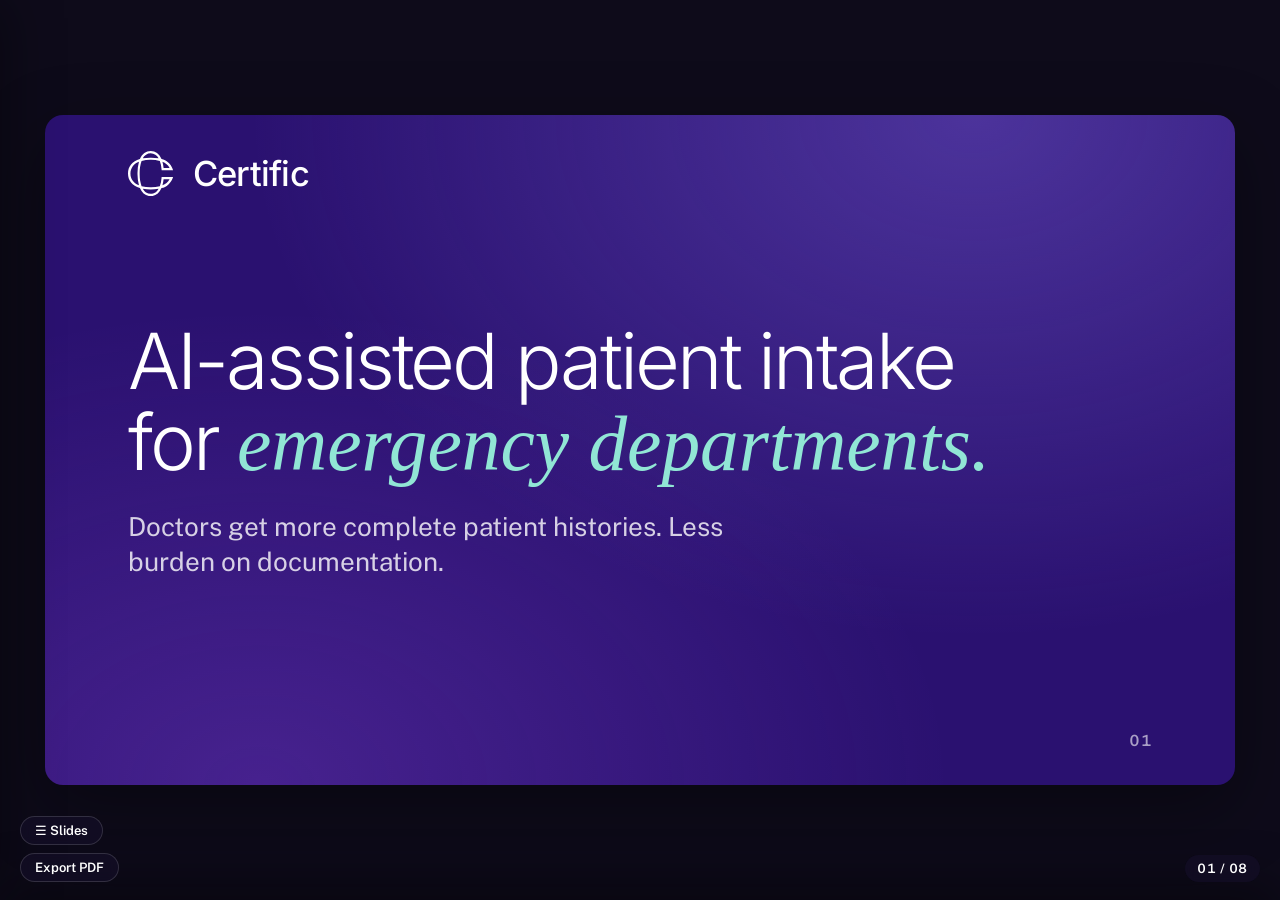
==== ed-germany/index.html @ cc3f3785 "ED Germany presentation materials - 8-slide presentation for emergency department partners - Patient" ====
<!DOCTYPE html><html lang="en"> <head><meta charset="utf-8"><meta name="viewport" content="width=device-width, initial-scale=1"><title>Certific — Emergency Department Solutions</title><meta name="description" content="Patient intake and communication platform for emergency departments"><meta name="robots" content="noindex, nofollow, noarchive, nosnippet, noimageindex"><link rel="icon" href="/favicon.ico" sizes="32x32"><link rel="preload" href="/fonts/Inter-latin.woff2" as="font" type="font/woff2" crossorigin><link rel="preload" href="/fonts/Public-Sans.woff2" as="font" type="font/woff2" crossorigin><link rel="preload" href="/fonts/InstrumentSerif-Italic.woff2" as="font" type="font/woff2" crossorigin><link rel="stylesheet" href="/_astro/index.Ck0FNlS0.css"></head> <body style="--deck-foot:''"> <svg width="0" height="0" style="position:absolute" aria-hidden="true">
  <symbol id="ic-hospital" viewBox="0 0 24 24" fill="none" stroke="currentColor" stroke-width="1.7" stroke-linecap="round" stroke-linejoin="round"><path d="M4 21V7l8-4 8 4v14"/><path d="M9 21v-5h6v5"/><path d="M12 8v4M10 10h4"/></symbol>
  <symbol id="ic-flag" viewBox="0 0 24 24" fill="none" stroke="currentColor" stroke-width="1.7" stroke-linecap="round" stroke-linejoin="round"><path d="M4 22V4"/><path d="M4 4h13l-2 4 2 4H4"/></symbol>
  <symbol id="ic-gov" viewBox="0 0 24 24" fill="none" stroke="currentColor" stroke-width="1.7" stroke-linecap="round" stroke-linejoin="round"><path d="M3 21h18"/><path d="M5 21V10M9 21V10M15 21V10M19 21V10"/><path d="M12 3 3 8h18z"/></symbol>
  <symbol id="ic-globe" viewBox="0 0 24 24" fill="none" stroke="currentColor" stroke-width="1.7" stroke-linecap="round" stroke-linejoin="round"><circle cx="12" cy="12" r="9"/><path d="M3 12h18M12 3c2.5 2.7 2.5 15.3 0 18M12 3c-2.5 2.7-2.5 15.3 0 18"/></symbol>
  <symbol id="ic-shield" viewBox="0 0 24 24" fill="none" stroke="currentColor" stroke-width="1.7" stroke-linecap="round" stroke-linejoin="round"><path d="M12 3 5 6v6c0 4 3 6.5 7 9 4-2.5 7-5 7-9V6z"/><path d="m9 12 2 2 4-4"/></symbol>
  <symbol id="ic-monitor" viewBox="0 0 24 24" fill="none" stroke="currentColor" stroke-width="1.7" stroke-linecap="round" stroke-linejoin="round"><rect x="3" y="4" width="18" height="12" rx="2"/><path d="M8 20h8M12 16v4"/></symbol>
  <symbol id="ic-chat" viewBox="0 0 24 24" fill="none" stroke="currentColor" stroke-width="1.7" stroke-linecap="round" stroke-linejoin="round"><path d="M21 15a2 2 0 0 1-2 2H8l-4 4V5a2 2 0 0 1 2-2h13a2 2 0 0 1 2 2z"/></symbol>
  <symbol id="ic-phone" viewBox="0 0 24 24" fill="none" stroke="currentColor" stroke-width="1.7" stroke-linecap="round" stroke-linejoin="round"><path d="M22 16.9v3a2 2 0 0 1-2.2 2 19.8 19.8 0 0 1-8.6-3 19.5 19.5 0 0 1-6-6 19.8 19.8 0 0 1-3-8.7A2 2 0 0 1 4.1 2h3a2 2 0 0 1 2 1.7c.1 1 .4 1.9.7 2.8a2 2 0 0 1-.5 2.1L8.1 9.9a16 16 0 0 0 6 6l1.3-1.3a2 2 0 0 1 2.1-.4c.9.3 1.8.6 2.8.7a2 2 0 0 1 1.7 2z"/></symbol>
  <symbol id="ic-mail" viewBox="0 0 24 24" fill="none" stroke="currentColor" stroke-width="1.7" stroke-linecap="round" stroke-linejoin="round"><rect x="3" y="5" width="18" height="14" rx="2"/><path d="m3 7 9 6 9-6"/></symbol>
  <symbol id="ic-mic" viewBox="0 0 24 24" fill="none" stroke="currentColor" stroke-width="1.7" stroke-linecap="round" stroke-linejoin="round"><rect x="9" y="2" width="6" height="12" rx="3"/><path d="M5 11a7 7 0 0 0 14 0M12 18v4"/></symbol>
  <symbol id="ic-bot" viewBox="0 0 24 24" fill="none" stroke="currentColor" stroke-width="1.7" stroke-linecap="round" stroke-linejoin="round"><rect x="4" y="8" width="16" height="12" rx="3"/><path d="M12 8V4M8 14h.01M16 14h.01M2 13v2M22 13v2"/></symbol>
  <symbol id="ic-users" viewBox="0 0 24 24" fill="none" stroke="currentColor" stroke-width="1.7" stroke-linecap="round" stroke-linejoin="round"><circle cx="9" cy="8" r="3"/><path d="M3 20a6 6 0 0 1 12 0"/><path d="M16 5.5a3 3 0 0 1 0 5M21 20a6 6 0 0 0-4-5.6"/></symbol>
  <symbol id="ic-chart" viewBox="0 0 24 24" fill="none" stroke="currentColor" stroke-width="1.7" stroke-linecap="round" stroke-linejoin="round"><path d="M3 3v18h18"/><path d="M7 15l3-4 3 3 5-7"/></symbol>
  <symbol id="ic-doc" viewBox="0 0 24 24" fill="none" stroke="currentColor" stroke-width="1.7" stroke-linecap="round" stroke-linejoin="round"><path d="M14 2H6a2 2 0 0 0-2 2v16a2 2 0 0 0 2 2h12a2 2 0 0 0 2-2V8z"/><path d="M14 2v6h6M8 13h8M8 17h6"/></symbol>
  <symbol id="ic-spark" viewBox="0 0 24 24" fill="none" stroke="currentColor" stroke-width="1.7" stroke-linecap="round" stroke-linejoin="round"><path d="M12 3v4M12 17v4M3 12h4M17 12h4M6 6l2.5 2.5M15.5 15.5 18 18M18 6l-2.5 2.5M8.5 15.5 6 18"/></symbol>
  <symbol id="ic-user" viewBox="0 0 24 24" fill="none" stroke="currentColor" stroke-width="1.7" stroke-linecap="round" stroke-linejoin="round"><circle cx="12" cy="8" r="4"/><path d="M4 21a8 8 0 0 1 16 0"/></symbol>
  <symbol id="ic-key" viewBox="0 0 24 24" fill="none" stroke="currentColor" stroke-width="1.7" stroke-linecap="round" stroke-linejoin="round"><circle cx="8" cy="15" r="4"/><path d="m10.8 12.2 8.2-8.2M17 6l2 2M14 9l2 2"/></symbol>
  <symbol id="ic-inbox" viewBox="0 0 24 24" fill="none" stroke="currentColor" stroke-width="1.7" stroke-linecap="round" stroke-linejoin="round"><path d="M3 12h5l2 3h4l2-3h5"/><path d="M5 5h14l2 7v6a1 1 0 0 1-1 1H4a1 1 0 0 1-1-1v-6z"/></symbol>
  <symbol id="ic-arrow" viewBox="0 0 24 24" fill="none" stroke="currentColor" stroke-width="1.7" stroke-linecap="round" stroke-linejoin="round"><path d="M5 12h14M13 6l6 6-6 6"/></symbol>
  <symbol id="ic-web" viewBox="0 0 24 24" fill="none" stroke="currentColor" stroke-width="1.7" stroke-linecap="round" stroke-linejoin="round"><rect x="3" y="4" width="18" height="16" rx="2"/><path d="M3 9h18M7 6.5h.01M10 6.5h.01"/></symbol>
  <symbol id="ic-hand" viewBox="0 0 24 24" fill="none" stroke="currentColor" stroke-width="1.7" stroke-linecap="round" stroke-linejoin="round"><path d="M18 11V6a2 2 0 0 0-4 0M14 10V4a2 2 0 0 0-4 0v6M10 10.5V6a2 2 0 0 0-4 0v8a7 7 0 0 0 7 7h1a6 6 0 0 0 6-6v-3a2 2 0 0 0-4 0"/></symbol>
  <symbol id="ic-mark" viewBox="0 0 316 316"><path fill="currentColor" d="M234.346 188.725C232.956 208.252 228.947 227.503 222.427 245.958C201.503 251.282 179.978 253.863 158.392 253.636C136.974 253.857 115.616 251.323 94.8413 246.097C85.2137 217.676 80.6937 187.77 81.4911 157.768C80.6877 127.737 85.2194 97.8033 94.8747 69.3628C115.644 64.1793 136.988 61.671 158.391 61.8986C179.961 61.6705 201.47 64.2213 222.39 69.4882C228.928 87.9707 232.952 107.251 234.353 126.81L234.982 134.04H314.906L311.324 123.582C304.864 106.961 294.469 92.1624 281.033 80.4616C267.598 68.7608 251.524 60.5082 234.199 56.4146C218.293 20.0927 191.644 0 158.616 0C125.478 0 98.7823 20.0859 82.9443 56.3786C29.5248 72.8526 0 108.645 0 157.768C0 206.745 29.5152 242.509 82.9169 259.08C98.7485 295.425 125.443 315.536 158.616 315.536C191.678 315.536 218.346 295.412 234.236 259.024C251.517 254.896 267.545 246.642 280.954 234.967C294.363 223.291 304.756 208.539 311.247 191.97L314.868 181.496H234.974L234.346 188.725ZM290.681 118.325H248.681C247.218 103.934 244.496 89.7001 240.547 75.7866C261.854 83.4052 279.671 98.5234 290.681 118.326V118.325ZM158.606 16.1927C170.134 16.371 181.383 19.7675 191.09 26.0003C200.797 32.2331 208.576 41.0552 213.554 51.4749C195.377 47.9545 176.897 46.2463 158.384 46.3752C139.997 46.2536 121.642 47.9359 103.582 51.3979C108.58 40.9832 116.376 32.1713 126.096 25.9522C135.816 19.7331 147.075 16.3533 158.606 16.1927ZM17.0908 157.768C16.7991 139.462 22.4438 121.556 33.177 106.74C43.9101 91.9233 59.1519 80.997 76.6123 75.6025C69.3331 102.367 65.8927 130.033 66.3947 157.768C65.8957 185.45 69.3204 213.062 76.5662 239.78C59.2361 234.226 44.1253 223.279 33.4294 208.53C22.7336 193.781 17.0101 175.999 17.0908 157.768ZM158.606 299.343C147.063 299.184 135.793 295.798 126.066 289.568C116.339 283.337 108.541 274.508 103.552 264.077C139.919 270.861 177.226 270.835 213.584 264C208.612 274.434 200.831 283.271 191.118 289.516C181.405 295.76 170.145 299.163 158.606 299.343ZM248.673 197.21H290.573C279.556 216.92 261.808 231.981 240.593 239.626C244.52 225.752 247.224 211.558 248.673 197.21Z"/></symbol>
</svg>  <div id="progress"></div> <main class="deck" id="deck">   <section class="slide" aria-label="Cover"> <div class="stage dark"> <div class="stage-body">  <div class="stage-main"> <div class="stage-body"> <div class="stage-head"> <div class="cover-mark" style="color:#fff;"><svg style="color:#fff;"><use href="#ic-mark"></use></svg><span>Certific</span></div> </div> <div class="stage-main"> <h1 class="h-cover" style="font-size:6.5cqw; max-width:85%;">AI-assisted patient intake for <span class="ser" style="color:var(--turq-100);">emergency departments.</span></h1> <p class="lead" style="max-width:65%; margin-top:2cqw; color:rgba(255,255,255,0.8);">Doctors get more complete patient histories. Less burden on documentation.</p> </div> <div class="stage-foot"><span class="ft"></span><span class="page-no"></span></div> </div> </div>  </div> </div>  </section>  <section class="slide bg-lake" aria-label="About Andres Lasn"> <div class="stage"> <div class="stage-body"> <div class="stage-head"> <div class="brandmark"><svg><use href="#ic-mark"></use></svg><span>Certific</span></div>  </div> <div class="stage-main"> <div style="display:grid; grid-template-columns:1fr 1.4fr; gap:4cqw; align-items:center;"> <div style="display:flex; flex-direction:column; align-items:center;"> <img src="/images/andres-lasn.avif" alt="Andres Lasn" style="width:18cqw; height:18cqw; border-radius:50%; object-fit:cover; object-position:center top; box-shadow:0 12px 40px rgba(61,21,224,0.12); border:4px solid white;"> <p style="margin:1.5cqw 0 0; font-family:var(--font-display); font-weight:500; font-size:2.2cqw; color:var(--black-100);">Andres Lasn</p> <p style="margin:0.3cqw 0 0; font-size:1.4cqw; color:var(--primary); font-weight:600;">CEO & Co-founder</p> </div> <div> <p class="kick" style="margin-bottom:1.2cqw;">Background</p> <ul class="bullets" style="gap:1.8cqw;"> <li><span><strong>Estonian Society of Family Doctors</strong> — Board member 2017–2023, led national digital health initiatives</span></li> <li><span><strong>Certific</strong> — Co-founded in 2022, grew to ~50% Estonia primary care market share</span></li> <li><span><strong>TalTech & University of Tartu</strong> — Lecturer 2018–2021 on digital health and primary care</span></li> </ul> </div> </div> </div> <div class="stage-foot"><span class="ft"></span><span class="page-no"></span></div> </div> </div>  </section>  <section class="slide" aria-label="About Certific"> <div class="stage"> <div class="stage-body"> <div class="stage-head"> <div class="brandmark"><svg><use href="#ic-mark"></use></svg><span>Certific</span></div>  </div> <div class="stage-main"> <p class="kick">About us</p> <p class="lead" style="max-width:75%; margin-top:0;">Secure communication and structured workflows for primary care clinics. AI-assisted patient intake for emergency departments.</p> <div class="stats" style="margin-top:2.5cqw;"> <div class="s"><span class="n">230+</span><span class="l">Clinics across Europe</span></div> <div class="s"><span class="n">1.7M</span><span class="l">Patient interactions</span></div> <div class="s"><span class="n">55K</span><span class="l">weekly primary care patient users</span></div> <div class="s"><span class="n">3</span><span class="l">Countries</span></div> </div> <div style="display:flex; gap:1.5cqw; margin-top:2cqw;"> <div class="callout turq" style="display:inline-flex; align-items:center; gap:1.2cqw;"> <svg style="width:2cqw; height:2cqw; flex-shrink:0;"><use href="#ic-shield"></use></svg> <span><strong>ISO 27001</strong> certified · GDPR compliant</span> </div> <div class="callout lav" style="display:inline-flex; align-items:center; gap:1.2cqw;"> <svg style="width:2cqw; height:2cqw; flex-shrink:0;"><use href="#ic-users"></use></svg> <span>Team with <strong>clinical</strong>, <strong>cybersecurity</strong> & <strong>legal</strong> expertise</span> </div> </div> </div> <div class="stage-foot"><span class="ft"></span><span class="page-no"></span></div> </div> </div>  </section>  <section class="slide bg-gray" aria-label="Hospital Partners"> <div class="stage dense"> <div class="stage-body"> <div class="stage-head"> <div class="brandmark"><svg><use href="#ic-mark"></use></svg><span>Certific</span></div>  </div> <div class="stage-main"> <p class="kick">Trust signal</p> <h2 class="title" style="font-size:3.2cqw;">Already moving through Estonia's <span class="ser">hospital network.</span></h2> <div class="grid g3" style="gap:1.8cqw;"> <div class="gcard" style="padding:1.6cqw;"> <div style="display:flex; align-items:center; gap:0.8cqw; margin-bottom:1cqw;"> <span class="dot ok" style="width:1cqw; height:1cqw;"></span> <span style="font-size:1.1cqw; font-weight:700; text-transform:uppercase; letter-spacing:0.08em; color:var(--success);">In use</span> </div> <h3 style="font-size:1.7cqw;">East-Tallinn Central Hospital</h3> <p style="font-size:1.2cqw; margin-bottom:1.2cqw;">Central hospital · Tallinn</p> <div style="display:flex; gap:2cqw; border-top:1px solid var(--gray-60); padding-top:1cqw;"> <div class="stat"><span class="n" style="font-size:2.4cqw;">&gt;2,500</span><span class="l" style="font-size:1cqw;">employees</span></div> <div class="stat"><span class="n" style="font-size:2.4cqw;">300</span><span class="l" style="font-size:1cqw;">ED patients/day</span></div> </div> </div> <div class="gcard" style="padding:1.6cqw;"> <div style="display:flex; align-items:center; gap:0.8cqw; margin-bottom:1cqw;"> <span class="dot wip" style="width:1cqw; height:1cqw;"></span> <span style="font-size:1.1cqw; font-weight:700; text-transform:uppercase; letter-spacing:0.08em; color:var(--violet-100);">Starting in September</span> </div> <h3 style="font-size:1.7cqw;">Tartu University Hospital</h3> <p style="font-size:1.2cqw; margin-bottom:1.2cqw;">Estonia's only university hospital</p> <div style="display:flex; gap:2cqw; border-top:1px solid var(--gray-60); padding-top:1cqw;"> <div class="stat"><span class="n" style="font-size:2.4cqw;">&gt;5,000</span><span class="l" style="font-size:1cqw;">employees</span></div> <div class="stat"><span class="n" style="font-size:2.4cqw;">120</span><span class="l" style="font-size:1cqw;">ED patients/day</span></div> </div> </div> <div class="gcard" style="padding:1.6cqw;"> <div style="display:flex; align-items:center; gap:0.8cqw; margin-bottom:1cqw;"> <span class="dot open" style="width:1cqw; height:1cqw;"></span> <span style="font-size:1.1cqw; font-weight:700; text-transform:uppercase; letter-spacing:0.08em; color:var(--black-60);">In talks</span> </div> <h3 style="font-size:1.7cqw;">North Estonia Medical Centre</h3> <p style="font-size:1.2cqw; margin-bottom:1.2cqw;">Regional hospital · Tallinn</p> <div style="display:flex; gap:2cqw; border-top:1px solid var(--gray-60); padding-top:1cqw;"> <div class="stat"><span class="n" style="font-size:2.4cqw;">4,925</span><span class="l" style="font-size:1cqw;">employees</span></div> <div class="stat"><span class="n" style="font-size:2.4cqw;">300</span><span class="l" style="font-size:1cqw;">ED patients/day</span></div> </div> </div> </div> </div> <div class="stage-foot"><span class="ft"></span><span class="page-no"></span></div> </div> </div>  </section>  <section class="slide bg-lake" aria-label="How it works"> <div class="stage dense"> <div class="stage-body"> <div class="stage-head"> <div class="brandmark"><svg><use href="#ic-mark"></use></svg><span>Certific</span></div>  </div> <div class="stage-main"> <p class="kick">Workflow</p> <h2 class="title" style="font-size:3.2cqw;">How it <span class="ser">works.</span></h2>  <div style="display:flex; align-items:flex-start; gap:0; margin-top:2.5cqw; position:relative;"> <!-- Connecting line --> <div style="position:absolute; top:2.8cqw; left:4cqw; right:4cqw; height:3px; background:linear-gradient(90deg, var(--primary), var(--violet-100), var(--turq-100)); border-radius:2px; z-index:0;"></div> <!-- Step 1 --> <div style="flex:1; display:flex; flex-direction:column; align-items:center; text-align:center; position:relative; z-index:1;"> <div style="width:5.6cqw; height:5.6cqw; border-radius:50%; background:var(--primary); color:#fff; display:flex; align-items:center; justify-content:center; font-family:var(--font-display); font-weight:500; font-size:2.2cqw; box-shadow:0 8px 24px rgba(61,21,224,0.25);">1</div> <div style="margin-top:1.4cqw; padding:0 0.8cqw;"> <h3 style="font-family:var(--font-body); font-weight:700; font-size:1.5cqw; color:var(--black-100); margin:0;">Registration</h3> <p style="font-size:1.15cqw; color:var(--black-60); margin:0.5cqw 0 0; line-height:1.35;">Patient arrives and registers at front desk</p> </div> </div> <!-- Step 2 --> <div style="flex:1; display:flex; flex-direction:column; align-items:center; text-align:center; position:relative; z-index:1;"> <div style="width:5.6cqw; height:5.6cqw; border-radius:50%; background:var(--violet-100); color:#fff; display:flex; align-items:center; justify-content:center; font-family:var(--font-display); font-weight:500; font-size:2.2cqw; box-shadow:0 8px 24px rgba(171,92,250,0.25);">2</div> <div style="margin-top:1.4cqw; padding:0 0.8cqw;"> <h3 style="font-family:var(--font-body); font-weight:700; font-size:1.5cqw; color:var(--black-100); margin:0;">Triage</h3> <p style="font-size:1.15cqw; color:var(--black-60); margin:0.5cqw 0 0; line-height:1.35;">Nurse directs patient to scan QR code</p> </div> </div> <!-- Step 3 --> <div style="flex:1; display:flex; flex-direction:column; align-items:center; text-align:center; position:relative; z-index:1;"> <div style="width:5.6cqw; height:5.6cqw; border-radius:50%; background:linear-gradient(135deg, var(--violet-100), var(--turq-100)); color:#fff; display:flex; align-items:center; justify-content:center; font-family:var(--font-display); font-weight:500; font-size:2.2cqw; box-shadow:0 8px 24px rgba(145,230,213,0.3);">3</div> <div style="margin-top:1.4cqw; padding:0 0.8cqw;"> <h3 style="font-family:var(--font-body); font-weight:700; font-size:1.5cqw; color:var(--black-100); margin:0;">AI intake</h3> <p style="font-size:1.15cqw; color:var(--black-60); margin:0.5cqw 0 0; line-height:1.35;">Patient describes condition on their phone, AI guides</p> </div> </div> <!-- Step 4 --> <div style="flex:1; display:flex; flex-direction:column; align-items:center; text-align:center; position:relative; z-index:1;"> <div style="width:5.6cqw; height:5.6cqw; border-radius:50%; background:var(--turq-100); color:var(--black-100); display:flex; align-items:center; justify-content:center; font-family:var(--font-display); font-weight:500; font-size:2.2cqw; box-shadow:0 8px 24px rgba(145,230,213,0.35);">4</div> <div style="margin-top:1.4cqw; padding:0 0.8cqw;"> <h3 style="font-family:var(--font-body); font-weight:700; font-size:1.5cqw; color:var(--black-100); margin:0;">Doctor ready</h3> <p style="font-size:1.15cqw; color:var(--black-60); margin:0.5cqw 0 0; line-height:1.35;">Complete history received — faster visit, less typing</p> </div> </div> </div> <p style="margin-top:2.2cqw; font-size:1.25cqw; color:var(--black-40); text-align:center;"> <svg style="width:1.4cqw; height:1.4cqw; vertical-align:-0.2cqw; margin-right:0.5cqw;"><use href="#ic-info"></use></svg>
Suitable for <strong style="color:var(--black-60);">non-acute patients</strong> (green and yellow triage categories)
</p> </div> <div class="stage-foot"><span class="ft"></span><span class="page-no"></span></div> </div> </div>  </section>  <section class="slide bg-lake" aria-label="What doctors receive"> <div class="stage dense"> <div class="stage-body"> <div class="stage-head"> <div class="brandmark"><svg><use href="#ic-mark"></use></svg><span>Certific</span></div>  </div> <div class="stage-main"> <p class="kick">Completeness</p> <h2 class="title" style="font-size:3.2cqw;">What doctors <span class="ser">actually receive.</span></h2> <div style="display:grid; grid-template-columns:1fr 1fr; gap:2.5cqw; margin-top:1.8cqw;"> <!-- BEFORE --> <div style="background:#fff; border-radius:16px; padding:2cqw; border:2px solid var(--gray-100); position:relative;"> <div style="position:absolute; top:-1.2cqw; left:2cqw; background:var(--gray-100); color:var(--black-60); padding:0.4cqw 1.2cqw; border-radius:8px; font-size:1.1cqw; font-weight:700; text-transform:uppercase; letter-spacing:0.06em;">Before</div> <p style="font-size:1.1cqw; color:var(--black-40); margin:0.8cqw 0 1cqw; font-weight:600;">Verbal handoff from triage</p> <div style="background:var(--gray-20); border-radius:12px; padding:1.5cqw; border-left:4px solid var(--gray-100);"> <p style="font-size:1.6cqw; color:var(--black-60); margin:0; line-height:1.5; font-style:italic;">"Patient says their back hurts since yesterday."</p> </div> <div style="margin-top:1.5cqw; display:flex; flex-direction:column; gap:0.6cqw;"> <div style="display:flex; align-items:center; gap:0.8cqw;"> <span style="width:1.4cqw; height:1.4cqw; border-radius:50%; background:var(--error); opacity:0.2;"></span> <span style="font-size:1.15cqw; color:var(--black-40);">Location unspecified</span> </div> <div style="display:flex; align-items:center; gap:0.8cqw;"> <span style="width:1.4cqw; height:1.4cqw; border-radius:50%; background:var(--error); opacity:0.2;"></span> <span style="font-size:1.15cqw; color:var(--black-40);">Severity unknown</span> </div> <div style="display:flex; align-items:center; gap:0.8cqw;"> <span style="width:1.4cqw; height:1.4cqw; border-radius:50%; background:var(--error); opacity:0.2;"></span> <span style="font-size:1.15cqw; color:var(--black-40);">Red flags not screened</span> </div> <div style="display:flex; align-items:center; gap:0.8cqw;"> <span style="width:1.4cqw; height:1.4cqw; border-radius:50%; background:var(--error); opacity:0.2;"></span> <span style="font-size:1.15cqw; color:var(--black-40);">Medications not captured</span> </div> </div> </div> <!-- AFTER --> <div style="background:#fff; border-radius:16px; padding:2cqw; border:2px solid var(--turq-100); position:relative; box-shadow:0 8px 32px rgba(145,230,213,0.2);"> <div style="position:absolute; top:-1.2cqw; left:2cqw; background:var(--turq-100); color:var(--black-100); padding:0.4cqw 1.2cqw; border-radius:8px; font-size:1.1cqw; font-weight:700; text-transform:uppercase; letter-spacing:0.06em;">After</div> <p style="font-size:1.1cqw; color:var(--black-40); margin:0.8cqw 0 1cqw; font-weight:600;">Structured AI-assisted intake</p> <div style="background:var(--turq-20); border-radius:12px; padding:1.2cqw; font-size:1.1cqw; line-height:1.5; color:var(--black-80);"> <div style="display:grid; grid-template-columns:1fr 1fr; gap:0.8cqw 1.5cqw;"> <div><span style="color:var(--black-40);">Location:</span> <strong>Lower back, left side</strong></div> <div><span style="color:var(--black-40);">Severity:</span> <strong>7/10</strong></div> <div><span style="color:var(--black-40);">Duration:</span> <strong>2 days</strong></div> <div><span style="color:var(--black-40);">Radiation:</span> <strong>Down left leg</strong></div> <div><span style="color:var(--black-40);">Worse with:</span> <strong>Bending, sitting</strong></div> <div><span style="color:var(--black-40);">Painkillers:</span> <strong>Ibuprofen 400mg</strong></div> </div> <div style="margin-top:0.8cqw; padding-top:0.8cqw; border-top:1px solid var(--turq-100);"> <span style="color:var(--black-40);">Red flags:</span> <strong style="color:var(--success);">None identified</strong> <span style="font-size:0.95cqw; color:var(--black-40);">(bowel/bladder ✓, numbness ✓, fever ✓)</span> </div> </div> <div style="margin-top:1.2cqw; display:flex; gap:1cqw; flex-wrap:wrap;"> <span style="background:var(--blue-10); color:var(--primary); padding:0.5cqw 1cqw; border-radius:6px; font-size:1cqw; font-weight:600;">12 data points</span> <span style="background:var(--violet-20); color:var(--violet-100); padding:0.5cqw 1cqw; border-radius:6px; font-size:1cqw; font-weight:600;">96% completion</span> <span style="background:var(--turq-20); color:var(--success); padding:0.5cqw 1cqw; border-radius:6px; font-size:1cqw; font-weight:600;">Draft note ready</span> <span style="background:var(--yellow-20); color:var(--black-80); padding:0.5cqw 1cqw; border-radius:6px; font-size:1cqw; font-weight:600;">Saves 5–7 min typing</span> </div> </div> </div> </div> <div class="stage-foot"><span class="ft"></span><span class="page-no"></span></div> </div> </div>  </section>  <section class="slide" aria-label="Who uses it"> <div class="stage dense"> <div class="stage-body"> <div class="stage-head"> <div class="brandmark"><svg><use href="#ic-mark"></use></svg><span>Certific</span></div>  </div> <div class="stage-main"> <p class="kick">Real data from East-Tallinn Central Hospital – snapshot</p> <h2 class="title" style="font-size:3.2cqw;">Works across <span class="ser">demographics.</span></h2> <div style="display:grid; grid-template-columns:1fr 1fr 1fr; gap:2.5cqw; margin-top:2cqw;"> <!-- Age distribution --> <div> <p style="font-size:1.1cqw; font-weight:700; text-transform:uppercase; letter-spacing:0.08em; color:var(--black-40); margin:0 0 1.2cqw;">Age distribution</p> <div style="display:flex; flex-direction:column; gap:0.6cqw;"> <!-- 18-30 --> <div style="display:flex; align-items:center; gap:0.8cqw;"> <span style="width:5cqw; font-size:1.1cqw; color:var(--black-60); text-align:right;">18–30</span> <div style="flex:1; height:2cqw; background:var(--lake-20); border-radius:6px; overflow:hidden;"> <div style="width:58%; height:100%; background:linear-gradient(90deg, var(--primary), var(--violet-100)); border-radius:6px;"></div> </div> <span style="width:7cqw; font-size:1.1cqw; font-weight:600; color:var(--black-80);">77 <span style="color:var(--black-40); font-weight:400;">(26%)</span></span> </div> <!-- 30-45 --> <div style="display:flex; align-items:center; gap:0.8cqw;"> <span style="width:5cqw; font-size:1.1cqw; color:var(--black-60); text-align:right;">30–45</span> <div style="flex:1; height:2cqw; background:var(--lake-20); border-radius:6px; overflow:hidden;"> <div style="width:82%; height:100%; background:linear-gradient(90deg, var(--primary), var(--violet-100)); border-radius:6px;"></div> </div> <span style="width:7cqw; font-size:1.1cqw; font-weight:600; color:var(--black-80);">109 <span style="color:var(--black-40); font-weight:400;">(37%)</span></span> </div> <!-- 45-60 --> <div style="display:flex; align-items:center; gap:0.8cqw;"> <span style="width:5cqw; font-size:1.1cqw; color:var(--black-60); text-align:right;">45–60</span> <div style="flex:1; height:2cqw; background:var(--lake-20); border-radius:6px; overflow:hidden;"> <div style="width:48%; height:100%; background:linear-gradient(90deg, var(--primary), var(--violet-100)); border-radius:6px;"></div> </div> <span style="width:7cqw; font-size:1.1cqw; font-weight:600; color:var(--black-80);">64 <span style="color:var(--black-40); font-weight:400;">(22%)</span></span> </div> <!-- 60+ --> <div style="display:flex; align-items:center; gap:0.8cqw;"> <span style="width:5cqw; font-size:1.1cqw; color:var(--black-60); text-align:right;">60+</span> <div style="flex:1; height:2cqw; background:var(--lake-20); border-radius:6px; overflow:hidden;"> <div style="width:16%; height:100%; background:linear-gradient(90deg, var(--black-40), var(--black-20)); border-radius:6px;"></div> </div> <span style="width:7cqw; font-size:1.1cqw; font-weight:600; color:var(--black-80);">21 <span style="color:var(--black-40); font-weight:400;">(7%)</span></span> </div> </div> <p style="font-size:1cqw; color:var(--black-40); margin-top:1cqw;">Range: 18–78 years</p> </div> <!-- Gender split --> <div style="display:flex; flex-direction:column; align-items:center;"> <p style="font-size:1.1cqw; font-weight:700; text-transform:uppercase; letter-spacing:0.08em; color:var(--black-40); margin:0 0 1.2cqw;">Gender split</p> <!-- Donut chart via CSS --> <div style="position:relative; width:12cqw; height:12cqw;"> <div style="position:absolute; inset:0; border-radius:50%; background:conic-gradient(var(--primary) 0% 49%, var(--violet-100) 49% 100%);"></div> <div style="position:absolute; inset:2.4cqw; border-radius:50%; background:var(--lake-20);"></div> </div> <div style="display:flex; gap:2cqw; margin-top:1.2cqw;"> <div style="display:flex; align-items:center; gap:0.5cqw;"> <span style="width:1cqw; height:1cqw; background:var(--primary); border-radius:3px;"></span> <span style="font-size:1.1cqw; color:var(--black-60);">Male 49%</span> </div> <div style="display:flex; align-items:center; gap:0.5cqw;"> <span style="width:1cqw; height:1cqw; background:var(--violet-100); border-radius:3px;"></span> <span style="font-size:1.1cqw; color:var(--black-60);">Female 51%</span> </div> </div> </div> <!-- Self-report stat --> <div style="display:flex; flex-direction:column; align-items:center; justify-content:center;"> <p style="font-size:1.1cqw; font-weight:700; text-transform:uppercase; letter-spacing:0.08em; color:var(--black-40); margin:0 0 1.2cqw;">Self-submission</p> <div style="background:var(--turq-20); border-radius:20px; padding:2cqw 3cqw; text-align:center;"> <p style="font-family:var(--font-display); font-size:5cqw; font-weight:300; color:var(--success); margin:0; line-height:1;">91%</p> <p style="font-size:1.2cqw; color:var(--black-60); margin:0.6cqw 0 0;">self-report</p> </div> <p style="font-size:1cqw; color:var(--black-40); margin-top:1cqw; text-align:center;">9% submitted by<br>family member</p> </div> </div> <p style="font-size:1.2cqw; color:var(--black-60); margin-top:2cqw; text-align:center; max-width:50cqw; margin-left:auto; margin-right:auto;">
Patients of all ages can describe their condition digitally — no digital literacy barrier.
</p> </div> <div class="stage-foot"><span class="ft"></span><span class="page-no"></span></div> </div> </div>  </section>  <section class="slide" aria-label="Problem types"> <div class="stage dense"> <div class="stage-body"> <div class="stage-head"> <div class="brandmark"><svg><use href="#ic-mark"></use></svg><span>Certific</span></div>  </div> <div class="stage-main"> <p class="kick">Real data from East-Tallinn Central Hospital – snapshot</p> <h2 class="title" style="font-size:3.2cqw;">What patients <span class="ser">describe.</span></h2> <div style="display:grid; grid-template-columns:1fr 1.8fr; gap:3cqw; margin-top:1.8cqw; align-items:start;"> <!-- Stats summary --> <div> <div style="display:flex; flex-direction:column; gap:1.2cqw;"> <div style="background:var(--blue-10); border-radius:16px; padding:1.6cqw;"> <p style="font-family:var(--font-display); font-size:4cqw; font-weight:300; color:var(--primary); margin:0; line-height:1;">294</p> <p style="font-size:1.2cqw; color:var(--black-60); margin:0.4cqw 0 0;">patient intakes</p> </div> <div style="background:var(--turq-20); border-radius:16px; padding:1.6cqw;"> <p style="font-family:var(--font-display); font-size:4cqw; font-weight:300; color:var(--success); margin:0; line-height:1;">4.6<span style="font-size:2cqw;">/5</span></p> <p style="font-size:1.2cqw; color:var(--black-60); margin:0.4cqw 0 0;">patient rating</p> </div> </div> <p style="font-size:1.1cqw; color:var(--black-40); margin-top:1.2cqw; line-height:1.4;">July 2026<br>East-Tallinn Central Hospital ED</p> </div> <!-- Problem type bars --> <div style="display:flex; flex-direction:column; gap:1cqw;"> <!-- Trauma --> <div style="display:flex; align-items:center; gap:1.2cqw;"> <span style="width:10cqw; font-size:1.2cqw; font-weight:600; color:var(--black-80); text-align:right;">Trauma</span> <div style="flex:1; height:2.4cqw; background:var(--lake-20); border-radius:8px; overflow:hidden;"> <div style="width:42%; height:100%; background:linear-gradient(90deg, var(--primary), var(--violet-100)); border-radius:8px;"></div> </div> <span style="width:6cqw; font-size:1.3cqw; font-weight:600; color:var(--black-100);">62 <span style="color:var(--black-40); font-weight:400;">(21%)</span></span> </div> <!-- Pain --> <div style="display:flex; align-items:center; gap:1.2cqw;"> <span style="width:10cqw; font-size:1.2cqw; font-weight:600; color:var(--black-80); text-align:right;">Pain</span> <div style="flex:1; height:2.4cqw; background:var(--lake-20); border-radius:8px; overflow:hidden;"> <div style="width:50%; height:100%; background:linear-gradient(90deg, var(--primary), var(--violet-100)); border-radius:8px;"></div> </div> <span style="width:6cqw; font-size:1.3cqw; font-weight:600; color:var(--black-100);">73 <span style="color:var(--black-40); font-weight:400;">(25%)</span></span> </div> <!-- Infections --> <div style="display:flex; align-items:center; gap:1.2cqw;"> <span style="width:10cqw; font-size:1.2cqw; font-weight:600; color:var(--black-80); text-align:right;">Skin / infection</span> <div style="flex:1; height:2.4cqw; background:var(--lake-20); border-radius:8px; overflow:hidden;"> <div style="width:10%; height:100%; background:linear-gradient(90deg, var(--primary), var(--violet-100)); border-radius:8px;"></div> </div> <span style="width:6cqw; font-size:1.3cqw; font-weight:600; color:var(--black-100);">15 <span style="color:var(--black-40); font-weight:400;">(5%)</span></span> </div> <!-- Respiratory/GI --> <div style="display:flex; align-items:center; gap:1.2cqw;"> <span style="width:10cqw; font-size:1.2cqw; font-weight:600; color:var(--black-80); text-align:right;">GI / respiratory</span> <div style="flex:1; height:2.4cqw; background:var(--lake-20); border-radius:8px; overflow:hidden;"> <div style="width:17%; height:100%; background:linear-gradient(90deg, var(--primary), var(--violet-100)); border-radius:8px;"></div> </div> <span style="width:6cqw; font-size:1.3cqw; font-weight:600; color:var(--black-100);">25 <span style="color:var(--black-40); font-weight:400;">(9%)</span></span> </div> <!-- Other --> <div style="display:flex; align-items:center; gap:1.2cqw;"> <span style="width:10cqw; font-size:1.2cqw; font-weight:600; color:var(--black-80); text-align:right;">Other – combined</span> <div style="flex:1; height:2.4cqw; background:var(--lake-20); border-radius:8px; overflow:hidden;"> <div style="width:81%; height:100%; background:linear-gradient(90deg, var(--black-40), var(--black-20)); border-radius:8px;"></div> </div> <span style="width:6cqw; font-size:1.3cqw; font-weight:600; color:var(--black-100);">119 <span style="color:var(--black-40); font-weight:400;">(40%)</span></span> </div> <!-- Top specific conditions --> <div style="margin-top:1cqw; padding-top:1.2cqw; border-top:1px solid var(--lake-40);"> <p style="font-size:1cqw; font-weight:700; text-transform:uppercase; letter-spacing:0.08em; color:var(--black-40); margin:0 0 0.8cqw;">Top specific conditions</p> <div style="display:flex; flex-wrap:wrap; gap:0.6cqw;"> <span style="background:var(--blue-10); color:var(--primary); padding:0.5cqw 1cqw; border-radius:6px; font-size:1.1cqw; font-weight:600;">Back pain 18</span> <span style="background:var(--blue-10); color:var(--primary); padding:0.5cqw 1cqw; border-radius:6px; font-size:1.1cqw; font-weight:600;">Abdominal 14</span> <span style="background:var(--blue-10); color:var(--primary); padding:0.5cqw 1cqw; border-radius:6px; font-size:1.1cqw; font-weight:600;">Chest pain 12</span> <span style="background:var(--violet-20); color:var(--violet-100); padding:0.5cqw 1cqw; border-radius:6px; font-size:1.1cqw; font-weight:600;">Knee trauma 8</span> <span style="background:var(--violet-20); color:var(--violet-100); padding:0.5cqw 1cqw; border-radius:6px; font-size:1.1cqw; font-weight:600;">Eye trauma 8</span> <span style="background:var(--turq-20); color:var(--success); padding:0.5cqw 1cqw; border-radius:6px; font-size:1.1cqw; font-weight:600;">Skin infection 8</span> </div> </div> </div> </div> </div> <div class="stage-foot"><span class="ft"></span><span class="page-no"></span></div> </div> </div>  </section>  </main> <div id="counter" aria-live="off">01 / 01</div> <div class="ctl"> <button id="tocBtn" aria-pressed="false" title="Toggle slide navigator (S)">☰ Slides</button> <button id="pdfBtn" title="Export to PDF via the browser print dialog (P)">Export PDF</button> </div> <nav id="toc" aria-label="Slide navigation"><div class="th">Slides <span class="k">S to toggle · Esc closes</span></div></nav> <aside id="presenter" aria-label="Presenter notes" role="region"> <div class="pn-head">Presenter notes <span class="k">N to toggle &middot; &larr; &rarr; to navigate</span></div> <div id="pn-body"></div> </aside> <script>
      (function () {
        'use strict';
        var deck = document.getElementById('deck');
        var slides = Array.prototype.slice.call(document.querySelectorAll('.slide'));
        var total = slides.length;
        var counter = document.getElementById('counter');
        var progress = document.getElementById('progress');
        var pnBody = document.getElementById('pn-body');
        var current = -1;
        var pad = function (n) { return (n < 10 ? '0' : '') + n; };

        function syncNotes(i) {
          var src = slides[i] ? slides[i].querySelector('.notes') : null;
          pnBody.innerHTML = src ? src.innerHTML : '';
        }

        var toc = document.getElementById('toc');
        var tocBtn = document.getElementById('tocBtn');
        var tocItems = slides.map(function (s, i) {
          var b = document.createElement('button');
          b.className = 'ti';
          b.type = 'button';
          b.innerHTML = '<span class="tn">' + pad(i + 1) + '</span><span>' + (s.getAttribute('aria-label') || ('Slide ' + (i + 1))) + '</span>';
          b.addEventListener('click', function () { go(i); });
          toc.appendChild(b);
          return b;
        });
        function syncToc(i) { tocItems.forEach(function (b, j) { b.classList.toggle('on', j === i); }); }
        function toggleToc() { var on = document.body.classList.toggle('toc-on'); tocBtn.setAttribute('aria-pressed', on ? 'true' : 'false'); }
        function closeToc() { document.body.classList.remove('toc-on'); tocBtn.setAttribute('aria-pressed', 'false'); }
        tocBtn.addEventListener('click', toggleToc);

        function setActive(i) {
          if (i < 0 || i >= total) { return; }
          if (i !== current) { current = i; counter.textContent = pad(i + 1) + ' / ' + pad(total); }
          syncNotes(i);
          syncToc(i);
        }

        if ('IntersectionObserver' in window) {
          var io = new IntersectionObserver(function (entries) {
            entries.forEach(function (e) {
              if (e.isIntersecting && e.intersectionRatio >= 0.5) { setActive(slides.indexOf(e.target)); }
            });
          }, { root: deck, threshold: [0.5] });
          slides.forEach(function (s) { io.observe(s); });
        }

        function onScroll() {
          var max = deck.scrollHeight - deck.clientHeight;
          var ratio = max > 0 ? deck.scrollTop / max : 0;
          progress.style.width = (ratio * 100).toFixed(2) + '%';
        }
        deck.addEventListener('scroll', onScroll, { passive: true });

        function go(i) {
          i = Math.max(0, Math.min(total - 1, i));
          slides[i].scrollIntoView({ behavior: 'smooth', block: 'start' });
          setActive(i);
        }

        document.addEventListener('keydown', function (e) {
          if (e.metaKey || e.ctrlKey || e.altKey) return;
          if (e.target && /^(INPUT|TEXTAREA|SELECT)$/.test(e.target.tagName)) return;
          var k = e.key;
          if (k === 'ArrowRight' || k === 'ArrowDown' || k === 'PageDown' || k === ' ') { e.preventDefault(); go(current + 1); }
          else if (k === 'ArrowLeft' || k === 'ArrowUp' || k === 'PageUp') { e.preventDefault(); go(current - 1); }
          else if (k === 'Home') { e.preventDefault(); go(0); }
          else if (k === 'End') { e.preventDefault(); go(total - 1); }
          else if (k === 'n' || k === 'N') { e.preventDefault(); toggleNotes(); }
          else if (k === 's' || k === 'S') { e.preventDefault(); toggleToc(); }
          else if (k === 'p' || k === 'P') { e.preventDefault(); window.print(); }
          else if (k === 'Escape') { closeToc(); }
        });

        function toggleNotes() { document.body.classList.toggle('notes-on'); }
        document.getElementById('pdfBtn').addEventListener('click', function () { window.print(); });

        setActive(0);
        onScroll();

        /* ── soft access gate (obfuscation only — see docs/slides-guide.md) ── */
        var gateHash = document.body.getAttribute('data-gate');
        if (gateHash) {
          var KEY = 'slides-gate:' + location.pathname;
          var unlock = function () {
            document.body.classList.remove('locked');
            var g = document.getElementById('gate');
            if (g) g.remove();
            onScroll();
          };
          try { if (sessionStorage.getItem(KEY) === gateHash) { unlock(); } } catch (e) { /* no-op */ }
          var form = document.getElementById('gateForm');
          if (form) {
            form.addEventListener('submit', function (ev) {
              ev.preventDefault();
              var v = document.getElementById('gateInput').value;
              crypto.subtle.digest('SHA-256', new TextEncoder().encode(v)).then(function (buf) {
                var hex = Array.prototype.map.call(new Uint8Array(buf), function (b) { return b.toString(16).padStart(2, '0'); }).join('');
                if (hex === gateHash) {
                  try { sessionStorage.setItem(KEY, gateHash); } catch (e) { /* no-op */ }
                  unlock();
                } else {
                  document.getElementById('gateErr').textContent = 'Wrong code — try again.';
                }
              });
            });
          }
        }
      })();
    </script> </body> </html> <script src="/slides/ed-germany-mockups/nav-menu.js"></script>
---- _astro/index.Ck0FNlS0.css ----
@font-face{font-family:Inter;src:url(/fonts/Inter-latin.woff2) format("woff2");font-weight:300 700;font-style:normal;font-display:swap}@font-face{font-family:Inter;src:url(/fonts/Inter-latin-ext.woff2) format("woff2");font-weight:300 700;font-style:normal;font-display:swap;unicode-range:U+0100-0148,U+014A-01C3,U+01C5-024F,U+0259,U+02BB-02BC,U+0300-0304,U+0306-030A,U+030C,U+030F,U+0313,U+0315,U+031B,U+0323,U+0326-0328,U+032C,U+0337-0338,U+0342-0343,U+0346-036F,U+20A0-20AF,U+20B1-20B5,U+20B8-20BA,U+20BC-20BF,U+2113,U+2C7C,U+2C7F}@font-face{font-family:Public Sans;src:url(/fonts/Public-Sans.woff2) format("woff2");font-weight:100 900;font-style:normal;font-display:swap}@font-face{font-family:"Instrument Serif";src:url(/fonts/InstrumentSerif-Italic.woff2) format("woff2");font-weight:400;font-style:italic;font-display:swap}:root{color-scheme:light;--blue-100:#3D15E0;--blue-80:#6644EE;--blue-60:#8B73EC;--blue-40:#B1A1F3;--blue-10:#F0ECFD;--primary:#3D15E0;--primary-hover:#3312BD;--black-100:#222222;--black-80:#4E4E4E;--black-60:#7A7A7A;--black-40:#A7A7A7;--black-20:#D3D3D3;--lake-100:#C2CFD6;--lake-40:#E6ECEF;--lake-20:#F3F6F7;--gray-100:#E2E1DF;--gray-60:#EEEDEC;--gray-20:#F4F4F4;--lemon-100:#FAFF01;--lemon-40:#FDFF99;--violet-100:#AB5CFA;--violet-60:#CC9DFC;--violet-40:#DDBEFD;--violet-20:#EEDEFE;--turq-100:#91E6D5;--turq-60:#BDF0E6;--turq-20:#E9FAF7;--lavender:#F2EEFB;--success:#22967F;--error:#DC3545;--font-display:"Inter", system-ui, sans-serif;--font-body:"Public Sans", system-ui, sans-serif;--font-serif:"Instrument Serif", Georgia, "Times New Roman", serif;--ease-out-expo:cubic-bezier(.16,1,.3,1);--ease-out-cubic:cubic-bezier(.33,1,.68,1)}*{box-sizing:border-box}html,body{margin:0;padding:0}body{font-family:var(--font-body);color:var(--black-100);background:#0e0b1a;-webkit-font-smoothing:antialiased;text-rendering:optimizeLegibility}.deck{height:100vh;overflow-y:scroll;scroll-snap-type:y mandatory;scroll-behavior:smooth}.slide{height:100vh;scroll-snap-align:start;display:grid;place-items:center;padding:2vh 0}.stage{position:relative;aspect-ratio:16/9;width:min(93vw,165vh);background:#fff;border-radius:18px;box-shadow:0 24px 70px #00000059;overflow:hidden;container-type:inline-size}.stage-body{position:absolute;inset:0;display:flex;flex-direction:column;padding:3cqw 7cqw}.stage-head{flex:0 0 auto;display:flex;align-items:center;justify-content:space-between;margin-bottom:1.4cqw;min-height:3.2cqw}.stage-main{flex:1 1 auto;min-height:0;display:flex;flex-direction:column;justify-content:center;overflow:hidden}.stage-foot{flex:0 0 auto;display:flex;align-items:center;justify-content:space-between;margin-top:1.2cqw;font-size:1.3cqw;letter-spacing:.02em;color:var(--black-40)}.brandmark{display:flex;align-items:center;gap:1.1cqw;color:var(--black-100)}.brandmark svg{width:2.5cqw;height:2.5cqw}.brandmark span{font-family:var(--font-display);font-weight:500;font-size:1.85cqw;letter-spacing:-.01em}.tag{font-weight:700;font-size:1.25cqw;letter-spacing:.09em;text-transform:uppercase;color:#0e5a49;background:var(--turq-100);padding:.7cqw 1.4cqw;border-radius:999px}.page-no{font-variant-numeric:tabular-nums;font-weight:600}.kick{display:flex;align-items:center;gap:1.2cqw;font-weight:700;font-size:1.4cqw;letter-spacing:.16em;text-transform:uppercase;color:var(--primary);margin:0 0 1.7cqw}.kick:before{content:"";width:3.4cqw;height:2px;background:var(--primary);opacity:.55;flex:0 0 auto}h1,h2,h3{font-family:var(--font-display);font-weight:300;letter-spacing:-.03em;line-height:1.05;margin:0;color:var(--black-100)}.h-cover{font-size:9.2cqw;letter-spacing:-.04em}h2.title{font-size:4.4cqw;margin:0 0 1.9cqw}.ser{font-family:var(--font-serif);font-style:italic;font-weight:400;color:var(--primary);letter-spacing:0}.lead{font-size:2.2cqw;line-height:1.35;color:var(--black-80);font-weight:400;margin:0 0 2.4cqw}.muted{color:var(--black-60)}strong{font-weight:700;color:var(--black-100)}ul.bullets{list-style:none;margin:0;padding:0;display:flex;flex-direction:column;gap:1.5cqw}ul.bullets li{display:flex;gap:1.5cqw;font-size:1.95cqw;line-height:1.32;color:var(--black-80)}ul.bullets li:before{content:"";flex:0 0 auto;width:2.4cqw;height:2.4cqw;margin-top:.1cqw;border-radius:50%;background:var(--blue-10) url("data:image/svg+xml,%3Csvg xmlns='http://www.w3.org/2000/svg' viewBox='0 0 24 24' fill='none' stroke='%233D15E0' stroke-width='3.2' stroke-linecap='round' stroke-linejoin='round'%3E%3Cpath d='M20 6 9 17l-5-5'/%3E%3C/svg%3E") center/52% no-repeat}.grid{display:grid;gap:2cqw}.g2{grid-template-columns:1fr 1fr}.g3{grid-template-columns:repeat(3,1fr)}.row{display:flex;gap:2.4cqw}.col{display:flex;flex-direction:column}.fill{flex:1}.gcard{position:relative;background:#fff;border-radius:16px;padding:2.2cqw;box-shadow:0 6px 24px #3d15e00f;overflow:hidden}.gcard:before{content:"";position:absolute;top:0;left:0;right:0;height:4px;background:linear-gradient(90deg,var(--primary),var(--violet-100),var(--turq-100))}.gcard .badge{width:3.6cqw;height:3.6cqw;border-radius:50%;display:grid;place-items:center;background:var(--blue-10);color:var(--primary);margin-bottom:1.3cqw}.gcard .badge svg{width:2cqw;height:2cqw}.gcard h3{font-family:var(--font-body);font-weight:700;font-size:1.8cqw;letter-spacing:0;color:var(--black-100);margin:0 0 .5cqw;line-height:1.15}.gcard p{font-size:1.5cqw;line-height:1.4;color:var(--black-60);margin:0}.gcard h3 .cnum{color:var(--primary);margin-right:.3cqw}.gcard .num{position:absolute;top:1.4cqw;right:1.8cqw;font-family:var(--font-display);font-weight:300;font-size:3.2cqw;color:var(--blue-10);line-height:1}.tintpanel{position:relative;background:var(--lavender);border-radius:20px;padding:3cqw 3.2cqw;overflow:hidden}.tintpanel:before{content:"";position:absolute;top:-35%;right:-12%;width:42%;height:130%;background:radial-gradient(circle,rgba(252,200,220,.34),transparent 70%);pointer-events:none}.tintpanel:after{content:"";position:absolute;bottom:-45%;left:-10%;width:40%;height:130%;background:radial-gradient(circle,rgba(61,21,224,.09),transparent 70%);pointer-events:none}.tintpanel>*{position:relative}.feat .badge{width:3.4cqw;height:3.4cqw;border-radius:12px;background:#fff;color:var(--primary);display:grid;place-items:center;margin-bottom:1.1cqw;box-shadow:0 2px 8px #3d15e014}.feat .badge svg{width:1.9cqw;height:1.9cqw}.feat h3{font-family:var(--font-body);font-weight:700;font-size:1.65cqw;color:var(--black-100);margin:0 0 .45cqw;line-height:1.15}.feat p{font-size:1.35cqw;line-height:1.38;color:var(--black-60);margin:0}.stats{display:flex;border-top:1px solid var(--gray-100);border-bottom:1px solid var(--gray-100)}.stats .s{flex:1;padding:2cqw 1.4cqw;border-left:1px solid var(--gray-100)}.stats .s:first-child{border-left:0;padding-left:0}.stats .s .n{display:block;font-family:var(--font-display);font-weight:300;font-size:4.6cqw;letter-spacing:-.03em;line-height:1;color:var(--primary);font-variant-numeric:tabular-nums}.stats .s .l{display:block;margin-top:.7cqw;font-size:1.4cqw;line-height:1.2;color:var(--black-60)}.qcard{position:relative;background:var(--lake-20);border:1px solid var(--lake-40);border-radius:16px;padding:1.6cqw 2cqw 1.7cqw}.qcard+.qcard{margin-top:1.4cqw}.qcard .mk{font-family:var(--font-serif);font-style:italic;font-size:4cqw;line-height:.5;color:var(--violet-60);display:block;height:1.9cqw}.qcard p{font-size:1.55cqw;line-height:1.34;color:var(--black-100);margin:0}.pquote{font-style:italic;color:var(--primary);font-size:1.75cqw;line-height:1.4;margin:0}.pquote+.pquote{margin-top:1.3cqw;padding-top:1.3cqw;border-top:1px solid var(--blue-10)}.fbbox{background:var(--lavender);border:1px solid var(--violet-20);border-radius:14px;padding:1.3cqw 1.6cqw}.rtag{display:inline-flex;align-items:center;gap:.8cqw;background:var(--blue-10);border-radius:999px;padding:.55cqw 1.2cqw;font-size:1.15cqw;font-weight:700;letter-spacing:.09em;text-transform:uppercase;color:var(--black-80)}.rtag .d{width:1.7cqw;height:.55cqw;border-radius:999px;background:var(--primary)}.rtag.turq{background:var(--turq-20)}.rtag.turq .d{background:var(--turq-100)}.rtag.violet{background:var(--violet-20)}.rtag.violet .d{background:var(--violet-100)}.lane{background:#fff;border-radius:14px;padding:2cqw;box-shadow:0 6px 24px #3d15e00d;border-top:3px solid var(--gray-100)}.lane.ok{border-top-color:var(--success)}.lane.wip{border-top-color:var(--violet-100)}.lane.open{border-top-color:var(--lemon-100)}.lane-h{display:flex;align-items:center;gap:1cqw;font-family:var(--font-body);font-weight:700;font-size:1.5cqw;letter-spacing:.05em;text-transform:uppercase;margin:0 0 1.3cqw;color:var(--black-100)}.dot{width:1.3cqw;height:1.3cqw;border-radius:50%}.dot.ok{background:var(--success)}.dot.wip{background:var(--violet-100)}.dot.open{background:var(--lemon-100);outline:1px solid var(--black-20)}.lane ul{list-style:none;margin:0;padding:0;display:flex;flex-direction:column;gap:1.1cqw}.lane li{font-size:1.5cqw;line-height:1.34;color:var(--black-80);padding-left:1.4cqw;border-left:2px solid var(--gray-100)}.callout{background:var(--lake-20);border:1px solid var(--lake-40);border-radius:12px;padding:1.6cqw 2cqw;font-size:1.6cqw;line-height:1.4;color:var(--black-80)}.callout b{color:var(--black-100)}.callout.lav{background:var(--lavender);border-color:var(--violet-20)}.callout.lemon{background:var(--lemon-40);border-color:var(--lemon-100)}.callout.turq{background:var(--turq-20);border-color:var(--turq-100)}.stat{display:flex;flex-direction:column;gap:.3cqw}.stat .n{font-family:var(--font-display);font-weight:300;font-size:5cqw;letter-spacing:-.03em;line-height:1;color:var(--primary);font-variant-numeric:tabular-nums}.stat .l{font-size:1.5cqw;line-height:1.25;color:var(--black-60)}.stage.dense .stage-body{padding-top:2.7cqw;padding-bottom:2.7cqw}.stage.dense .kick{margin-bottom:1.1cqw;font-size:1.3cqw}.stage.dense h2.title{font-size:3.7cqw;margin-bottom:1.3cqw}.stage.dense .lead{font-size:1.9cqw;margin-bottom:1.6cqw}.stage.dense .grid{gap:1.6cqw}.stage.dense ul.bullets{gap:1cqw}.stage.dense ul.bullets li{font-size:1.62cqw}.stage.dense ul.bullets li:before{width:2cqw;height:2cqw}.stage.dense .gcard{padding:1.7cqw}.stage.dense .gcard .badge{width:3cqw;height:3cqw;margin-bottom:.9cqw}.stage.dense .gcard .badge svg{width:1.7cqw;height:1.7cqw}.stage.dense .gcard h3{font-size:1.62cqw}.stage.dense .gcard p{font-size:1.4cqw}.stage.dense .lane{padding:1.6cqw}.stage.dense .lane-h{font-size:1.4cqw;margin-bottom:1cqw}.stage.dense .lane li{font-size:1.4cqw}.stage.dense .callout{padding:1.3cqw 1.7cqw;font-size:1.5cqw}.stage.dense .qcard{padding:.95cqw 1.5cqw 1.05cqw}.stage.dense .qcard p{font-size:1.4cqw}.stage.dense .qcard .mk{font-size:2.8cqw;height:1.15cqw}.stage.dense .stat .n,.stage.dense .stats .s .n{font-size:3.8cqw}.stage.dense .qcard+.qcard{margin-top:1cqw}.stage.dense .chan{gap:.7cqw}.stage.dense .chan .c{padding:.6cqw 1.3cqw .6cqw .85cqw;font-size:1.3cqw}.stage.dense .chan .c .b{width:2.2cqw;height:2.2cqw}.stage.dense .node .ring{width:6.4cqw;height:6.4cqw}.stage.dense .tintpanel{padding:2cqw 2.6cqw}.stage.dense .feat .badge{width:2.9cqw;height:2.9cqw;margin-bottom:.8cqw}.stage.dense .feat .badge svg{width:1.6cqw;height:1.6cqw}.stage.dense .feat h3{font-size:1.5cqw}.stage.dense .feat p{font-size:1.3cqw}.fintab{width:100%;border-collapse:separate;border-spacing:0;font-size:1.18cqw}.fintab th,.fintab td{padding:.38cqw .6cqw;text-align:right;font-variant-numeric:tabular-nums;border-bottom:1px solid var(--gray-60);line-height:1.25}.fintab thead th{font-size:.95cqw;font-weight:700;letter-spacing:.07em;text-transform:uppercase;color:var(--black-60);border-bottom:1px solid var(--gray-100)}.fintab tbody tr:last-child th,.fintab tbody tr:last-child td{border-bottom:0}.fintab .m{text-align:left;font-weight:600;color:var(--black-80);white-space:nowrap}.fintab .y25{color:var(--black-40);font-weight:400}.fintab .y26{color:var(--black-100);font-weight:600}.fintab .q1c{background:#3d15e00d}.fintab .cur{background:#e6defb;font-weight:700;color:var(--black-100)}.fintab thead .q1c{border-radius:10px 0 0}.fintab thead .cur{color:var(--primary);border-radius:0 10px 0 0}.fintab tbody tr:last-child .q1c{border-radius:0 0 0 10px}.fintab tbody tr:last-child .cur{border-radius:0 0 10px}.spark{vertical-align:-.55cqw;margin-left:.6cqw;width:6cqw;height:1.9cqw}.chip{display:inline-flex;align-items:center;font-size:.95cqw;font-weight:700;padding:.18cqw .55cqw;border-radius:999px;white-space:nowrap;color:var(--black-100)}.chip.g1{background:#eaf8f3}.chip.g2{background:#cdf1e5}.chip.g3{background:#9fe9d5}.chip.b1{background:#fcf0f1}.chip.b2{background:#f8dce0}.chip.b3{background:#f2bcc4}.fin-lanes{display:grid;grid-template-columns:1fr 1fr 1fr;gap:1.4cqw;margin-top:.7cqw}.fin-lanes .lane{padding:.75cqw 1.2cqw}.fin-lanes .lane-h{font-size:1.12cqw;margin-bottom:.35cqw}.fin-lanes .lane p{margin:0;font-size:1.12cqw;line-height:1.32;color:var(--black-80)}.ptab{font-size:.98cqw}.ptab th,.ptab td{padding:.07cqw .45cqw}.ptab tr:not(.thg):not(.grp) th:nth-child(5),.ptab td:nth-child(5){border-left:1.5px dashed #B9B3CC}.ptab tbody td:nth-child(5),.ptab tbody td:nth-child(6),.ptab tbody td:nth-child(7),.ptab tbody td:nth-child(8){background:#3d15e00a}.ptab thead tr:not(.thg) th:nth-child(5),.ptab thead tr:not(.thg) th:nth-child(6),.ptab thead tr:not(.thg) th:nth-child(7),.ptab thead tr:not(.thg) th:nth-child(8){background:#3d15e00a;color:var(--black-80)}.ptab thead .thg th:nth-child(4){color:var(--primary)}.ptab thead .thg th{font-size:.78cqw;letter-spacing:.14em;color:var(--black-40);border-bottom:0;padding-bottom:.05cqw;text-align:center}.ptab tr.grp th{border-bottom:0;padding:.35cqw .45cqw .1cqw;font-size:.82cqw;letter-spacing:.1em;text-transform:uppercase;color:var(--black-40);font-weight:700;text-align:left}.ptab tr.sub th,.ptab tr.sub td{background:var(--blue-10);font-weight:700;color:var(--black-100)}.ptab tr.gov th,.ptab tr.gov td{color:#6b5397;font-style:italic;background:repeating-linear-gradient(45deg,#ab5cfa17 0 4px,#ab5cfa05 4px 8px);border-top:1.5px dashed var(--violet-60);border-bottom:1px dashed var(--violet-60)}.ptab tr.govt th,.ptab tr.govt td{color:#6b5397;font-style:italic;font-weight:700;border-bottom:1.5px dashed var(--violet-60)}.ptab tr.grp th.up{color:#7a3bb8}.govbox{display:flex;align-items:center;gap:1.9cqw;border:1.6px dashed var(--violet-100);border-radius:14px;padding:1cqw 1.8cqw;margin:.5cqw 0 0;background:repeating-linear-gradient(135deg,#ab5cfa17 0 5px,#ab5cfa00 5px 12px),#fcfaff}.govbox .gnum{flex:0 0 auto;text-align:center;padding-right:1.8cqw;border-right:1px dashed var(--violet-60)}.govbox .gn{display:block;font-family:var(--font-display);font-weight:300;font-size:3.7cqw;line-height:1;letter-spacing:-.03em;color:#7a3bb8}.govbox .gu{font-size:1.25cqw;font-weight:700;color:#9466c7;letter-spacing:.02em}.govbox .gtx{flex:1}.govbox .gtag{font-size:1.08cqw;font-weight:700;letter-spacing:.09em;text-transform:uppercase;color:#8a4fc8;margin:0 0 .4cqw}.govbox .gmain{font-size:1.38cqw;line-height:1.32;color:var(--black-80);margin:0}.govbox .gmain b{color:var(--black-100)}.ptab tr.cash th,.ptab tr.cash td{border-top:1.5px solid var(--gray-100);background:var(--gray-20)}.spark2{width:5.8cqw;height:1.34cqw;display:block;margin-left:auto}.tfoot{margin:.15cqw 0 0;font-size:.82cqw;line-height:1.25;color:var(--black-40)}.ptab .mdot{display:inline-block;width:.85cqw;height:.85cqw;border-radius:3px;margin-right:.5cqw}.ptab .m{white-space:normal;line-height:1.15}.placeholder{margin-top:2cqw;display:grid;place-items:center;text-align:center;min-height:30cqw;border:2px dashed var(--blue-40);border-radius:16px;background:#f0ecfd66}.placeholder .ph-t{font-family:var(--font-display);font-weight:300;font-size:2.6cqw;color:var(--black-60)}.placeholder .ph-s{font-size:1.5cqw;color:var(--black-40);margin-top:.6cqw}.bg-lake .stage{background:linear-gradient(180deg,#fff 0%,var(--lake-20) 100%)}.bg-gray .stage{background:linear-gradient(180deg,#fff 0%,var(--gray-20) 100%)}.stage.hero{background:radial-gradient(ellipse at 82% 4%,rgba(171,92,250,.16) 0%,transparent 52%),radial-gradient(ellipse at 12% 96%,rgba(61,21,224,.1) 0%,transparent 48%),radial-gradient(ellipse at 60% 60%,rgba(250,255,1,.06) 0%,transparent 55%),#fff}.stage.dark{color:#fff;background:radial-gradient(ellipse at 78% 0%,rgba(139,115,236,.35) 0%,transparent 55%),radial-gradient(ellipse at 18% 100%,rgba(171,92,250,.22) 0%,transparent 50%),#2a1170}.stage.dark h1,.stage.dark h2{color:#fff}.stage.dark .lead,.stage.dark .muted{color:#ffffffd1}.stage.dark .brandmark{color:#fff}.stage.dark .stage-foot,.stage.dark .page-no{color:#fff9}.stage.dark .kick{color:var(--turq-100)}.stage.dark .kick:before{background:var(--turq-100)}.cover-mark{display:flex;align-items:center;gap:1.6cqw}.cover-mark svg{width:3.8cqw;height:3.8cqw;color:var(--black-100)}.cover-mark span{font-family:var(--font-display);font-weight:500;font-size:2.9cqw;letter-spacing:-.02em}.presenters{display:flex;flex-direction:column;gap:.75cqw;margin-top:3cqw}.presenters .p{display:flex;align-items:baseline;gap:1.1cqw}.presenters .pn{font-weight:700;font-size:1.8cqw;color:var(--black-100)}.presenters .pr{font-size:1.2cqw;letter-spacing:.12em;text-transform:uppercase;color:var(--primary);font-weight:700}.pcontact{margin-top:1.5cqw;font-size:1.45cqw;color:var(--black-60)}.pcontact a{color:var(--primary);text-decoration:none}.stage.dark .presenters .pn{color:#fff}.stage.dark .presenters .pr{color:var(--turq-100)}.stage.dark .pcontact{color:#ffffffb3}.stage.dark .pcontact a{color:var(--turq-100)}.flow{display:flex;align-items:center;gap:2.2cqw;width:100%}.chan{display:flex;flex-direction:column;gap:.9cqw;flex:0 0 auto}.chan .c{display:flex;align-items:center;gap:1cqw;background:#fff;border:1px solid var(--gray-100);border-radius:999px;padding:.75cqw 1.5cqw .75cqw 1cqw;box-shadow:0 4px 14px #3d15e00f;font-size:1.4cqw;font-weight:600;color:var(--black-80)}.chan .c .b{width:2.5cqw;height:2.5cqw;border-radius:50%;display:grid;place-items:center;color:#fff;flex:0 0 auto}.chan .c .b svg{width:1.45cqw;height:1.45cqw}.node{flex:0 0 auto;width:10cqw;text-align:center}.node .ring{width:7.2cqw;height:7.2cqw;margin:0 auto .9cqw;border-radius:50%;display:grid;place-items:center;background:conic-gradient(from 200deg,var(--turq-100),var(--violet-100),var(--primary),var(--turq-100));color:#fff;box-shadow:0 12px 40px #3d15e02e}.node .ring svg{width:3.2cqw;height:3.2cqw}.node .lbl{font-size:1.2cqw;font-weight:700;letter-spacing:.06em;text-transform:uppercase;color:var(--black-60)}.inbox{flex:1;background:#fff;border:1px solid var(--gray-100);border-radius:14px;overflow:hidden;box-shadow:0 8px 28px #3d15e014}.inbox .bar{background:linear-gradient(90deg,var(--primary),var(--violet-100));color:#fff;padding:1cqw 1.6cqw;font-size:1.35cqw;font-weight:700;display:flex;justify-content:space-between;align-items:center}.inbox .rows{padding:.5cqw 0}.inbox .r{display:flex;gap:1cqw;align-items:center;padding:.8cqw 1.5cqw;font-size:1.25cqw;color:var(--black-80);border-bottom:1px solid var(--gray-60)}.inbox .r:last-child{border-bottom:0}.inbox .r .src{width:2cqw;height:2cqw;border-radius:7px;display:grid;place-items:center;color:#fff;flex:0 0 auto}.inbox .r .src svg{width:1.15cqw;height:1.15cqw}.inbox .r .pill{border-radius:999px;padding:.24cqw .95cqw;font-size:1.05cqw;font-weight:600;white-space:nowrap}.inbox .r .pill.violet{background:#e9dafb;color:#5a2c97}.inbox .r .pill.yellow{background:#faefac;color:#6f6210}.inbox .r .pill.orange{background:#fbdabf;color:#985312}.inbox .r .pill.mauve{background:#eacfe4;color:#79396c}.inbox .r .who{margin-left:auto;color:var(--black-80);font-weight:500;font-size:1.05cqw;white-space:nowrap}.arrow{flex:0 0 auto;color:var(--black-40)}.arrow svg{width:3cqw;height:3cqw}.c-wa{background:#25d366}.c-fb{background:#0084ff}.c-ai{background:var(--violet-100)}.c-ph{background:var(--primary)}.c-em{background:var(--black-100)}.steps{display:flex;flex-direction:column;gap:1.3cqw;width:100%}.step{display:flex;align-items:center;gap:1.8cqw}.step .s-ic{width:4.2cqw;height:4.2cqw;flex:0 0 auto;border-radius:14px;display:grid;place-items:center;background:var(--blue-10);color:var(--primary)}.step .s-ic svg{width:2.3cqw;height:2.3cqw}.step .s-tx b{display:block;font-size:1.85cqw;font-weight:700;color:var(--black-100);line-height:1.15}.step .s-tx span{font-size:1.45cqw;color:var(--black-60)}.step .s-n{margin-left:auto;font-family:var(--font-display);font-weight:300;font-size:2.6cqw;color:var(--gray-100)}.vflow{display:flex;align-items:stretch;justify-content:center;gap:.5cqw;width:100%;margin-top:1.4cqw}.vn{flex:1 1 0;min-width:0;background:#fff;border:1px solid var(--gray-100);border-radius:14px;padding:1.5cqw .8cqw;display:flex;flex-direction:column;align-items:center;text-align:center;gap:.8cqw;box-shadow:0 4px 16px #3d15e00d}.vn .vic{width:3.4cqw;height:3.4cqw;border-radius:50%;display:grid;place-items:center;flex:0 0 auto}.vn .vic svg{width:1.9cqw;height:1.9cqw}.vn .lbl{font-size:1.25cqw;font-weight:600;line-height:1.18;color:var(--black-100)}.vn .sub{font-size:1cqw;color:var(--black-60)}.vn.human{border-color:var(--turq-100);box-shadow:0 6px 20px #91e6d566}.vic.blue{background:var(--blue-10);color:var(--primary)}.vic.violet{background:var(--violet-20);color:var(--violet-100)}.vic.amber{background:#fbefc8;color:#93630f}.vic.green{background:var(--turq-100);color:#0e5a49}.varr{align-self:center;color:var(--black-40);flex:0 0 auto;display:grid;place-items:center}.varr svg{width:2cqw;height:2cqw}@keyframes floaty{0%,to{transform:translateY(0)}50%{transform:translateY(-7%)}}@keyframes pulsering{0%{box-shadow:0 0 #3d15e047}70%{box-shadow:0 0 0 1.4cqw #3d15e000}to{box-shadow:0 0 #3d15e000}}.anim{animation:floaty 4.5s var(--ease-out-cubic) infinite}.anim2{animation:floaty 5.2s var(--ease-out-cubic) infinite .6s}.node .ring{animation:pulsering 3.6s ease-out infinite}#progress{position:fixed;top:0;left:0;height:4px;width:0;z-index:60;background:linear-gradient(90deg,var(--primary),var(--violet-100));transition:width .15s linear}#counter{position:fixed;bottom:18px;right:20px;z-index:60;background:#140e28b8;color:#fff;font-weight:600;font-size:13px;letter-spacing:.04em;padding:6px 12px;border-radius:999px;backdrop-filter:blur(6px);font-variant-numeric:tabular-nums}.ctl{position:fixed;z-index:60;bottom:18px;left:20px;display:flex;flex-direction:column;align-items:flex-start;gap:8px}.ctl button{font-family:var(--font-body);font-weight:600;font-size:13px;color:#fff;background:#140e28b8;border:1px solid rgba(255,255,255,.14);border-radius:999px;padding:6px 14px;cursor:pointer;backdrop-filter:blur(6px);transition:background .2s}.ctl button:hover{background:var(--primary)}.ctl button:focus-visible{outline:2px solid #fff;outline-offset:2px}#presenter{position:fixed;z-index:59;left:0;right:0;bottom:0;max-height:34vh;overflow:auto;background:#0e0a1af5;color:#e9e6f5;border-top:2px solid var(--violet-100);padding:20px 26px 26px;transform:translateY(105%);transition:transform .28s var(--ease-out-cubic);box-shadow:0 -20px 50px #0006}body.notes-on #presenter{transform:translateY(0)}body.notes-on #counter,body.notes-on .ctl{bottom:calc(34vh + 14px)}#presenter .pn-head{display:flex;align-items:center;gap:10px;margin:0 0 10px;font-family:var(--font-display);font-weight:600;font-size:15px;color:#fff}#presenter .pn-head .k{font-size:11px;font-weight:600;color:#bcb2e6;background:#ab5cfa33;padding:3px 8px;border-radius:6px;letter-spacing:.03em}#presenter ul{margin:0;padding-left:20px;display:flex;flex-direction:column;gap:7px}#presenter li{font-size:14.5px;line-height:1.5;color:#d9d4ee}#presenter p{font-size:14.5px;line-height:1.55;margin:0 0 8px;color:#d9d4ee}.notes{display:none}#toc{position:fixed;z-index:58;top:0;bottom:0;left:0;width:260px;overflow-y:auto;background:#0e0a1af5;backdrop-filter:blur(8px);border-right:2px solid var(--violet-100);padding:16px 12px 70px;transform:translate(-105%);transition:transform .28s var(--ease-out-cubic);display:flex;flex-direction:column;gap:2px;box-shadow:20px 0 50px #00000059}body.toc-on #toc{transform:translate(0)}#toc .th{font-family:var(--font-display);font-weight:600;font-size:14px;color:#fff;padding:4px 10px 10px}#toc .th .k{font-size:11px;font-weight:600;color:#bcb2e6;background:#ab5cfa33;padding:2px 7px;border-radius:6px;margin-left:8px}#toc .ti{display:flex;align-items:baseline;gap:10px;width:100%;text-align:left;background:none;border:0;color:#d9d4ee;font-family:var(--font-body);font-size:13px;line-height:1.3;padding:7px 10px;border-radius:8px;cursor:pointer}#toc .ti:hover{background:#ab5cfa2e;color:#fff}#toc .ti.on{background:var(--primary);color:#fff}#toc .ti .tn{flex:0 0 auto;font-variant-numeric:tabular-nums;font-weight:700;font-size:11px;color:#bcb2e6}#toc .ti.on .tn{color:#fff}#toc .ti:focus-visible{outline:2px solid #fff;outline-offset:-2px}@media(prefers-reduced-motion:reduce){.deck{scroll-behavior:auto}#progress,#presenter{transition:none}.anim,.anim2,.node .ring{animation:none}}@page{size:13.333in 7.5in;margin:0}@media print{html,body{height:auto;overflow:visible;background:#fff}.deck{height:auto;overflow:visible;display:block;scroll-snap-type:none}#progress,#counter,.ctl,#presenter,#toc{display:none!important}.slide{height:auto;display:block;padding:0;page-break-inside:avoid;break-inside:avoid;page-break-after:always;break-after:page}.slide:last-child{page-break-after:auto;break-after:auto}.stage{width:13.333in;height:7.5in;aspect-ratio:auto;border-radius:0;box-shadow:none;margin:0;-webkit-print-color-adjust:exact;print-color-adjust:exact}.stage,.gcard,.tintpanel,.feat .badge,.inbox,.chan .c,.tag,.node .ring,.inbox .bar,.qcard,.lane,.callout,.stats{-webkit-print-color-adjust:exact;print-color-adjust:exact}.anim,.anim2,.node .ring{animation:none!important}}.deck{counter-reset:slide}.slide{counter-increment:slide}.stage-foot .ft:before{content:var(--deck-foot, "Certific")}.stage-foot .page-no:before{content:counter(slide,decimal-leading-zero)}body.locked .deck,body.locked #progress,body.locked #counter,body.locked .ctl,body.locked #toc,body.locked #presenter{display:none}#gate{position:fixed;inset:0;z-index:100;display:grid;place-items:center;background:radial-gradient(ellipse at 78% 0%,rgba(139,115,236,.35) 0%,transparent 55%),#17102e}#gate form{display:flex;flex-direction:column;gap:14px;width:min(90vw,340px);text-align:left}#gate .g-t{font-family:var(--font-display);font-weight:500;font-size:22px;color:#fff;letter-spacing:-.01em}#gate .g-s{font-size:13.5px;color:#ffffffa6;line-height:1.45;margin-top:-6px}#gate input{font-family:var(--font-body);font-size:15px;padding:10px 14px;border-radius:10px;border:1px solid rgba(255,255,255,.25);background:#ffffff14;color:#fff;outline:none}#gate input:focus{border-color:var(--violet-100)}#gate button{font-family:var(--font-body);font-weight:700;font-size:14px;color:#fff;background:var(--primary);border:0;border-radius:999px;padding:10px 18px;cursor:pointer}#gate button:hover{background:var(--primary-hover)}#gate .g-err{font-size:13px;color:#ffb3bc;min-height:18px}
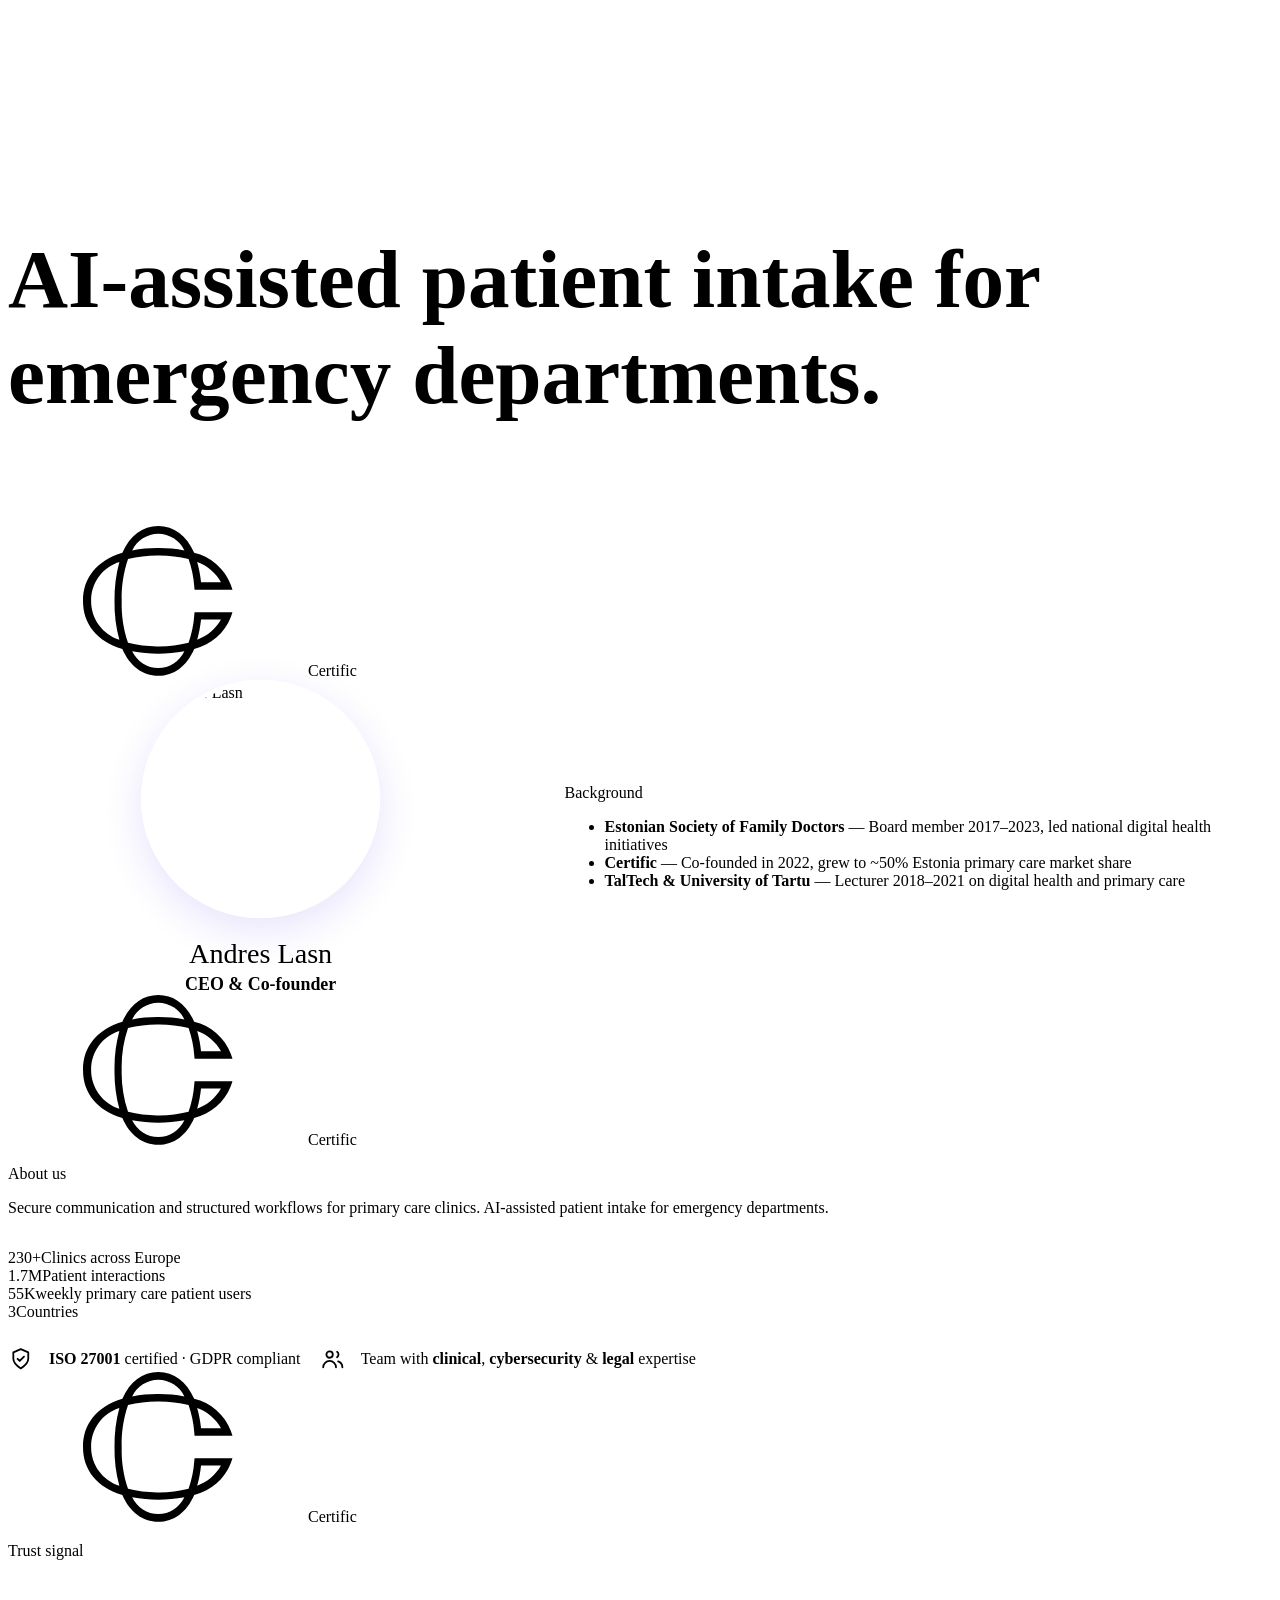
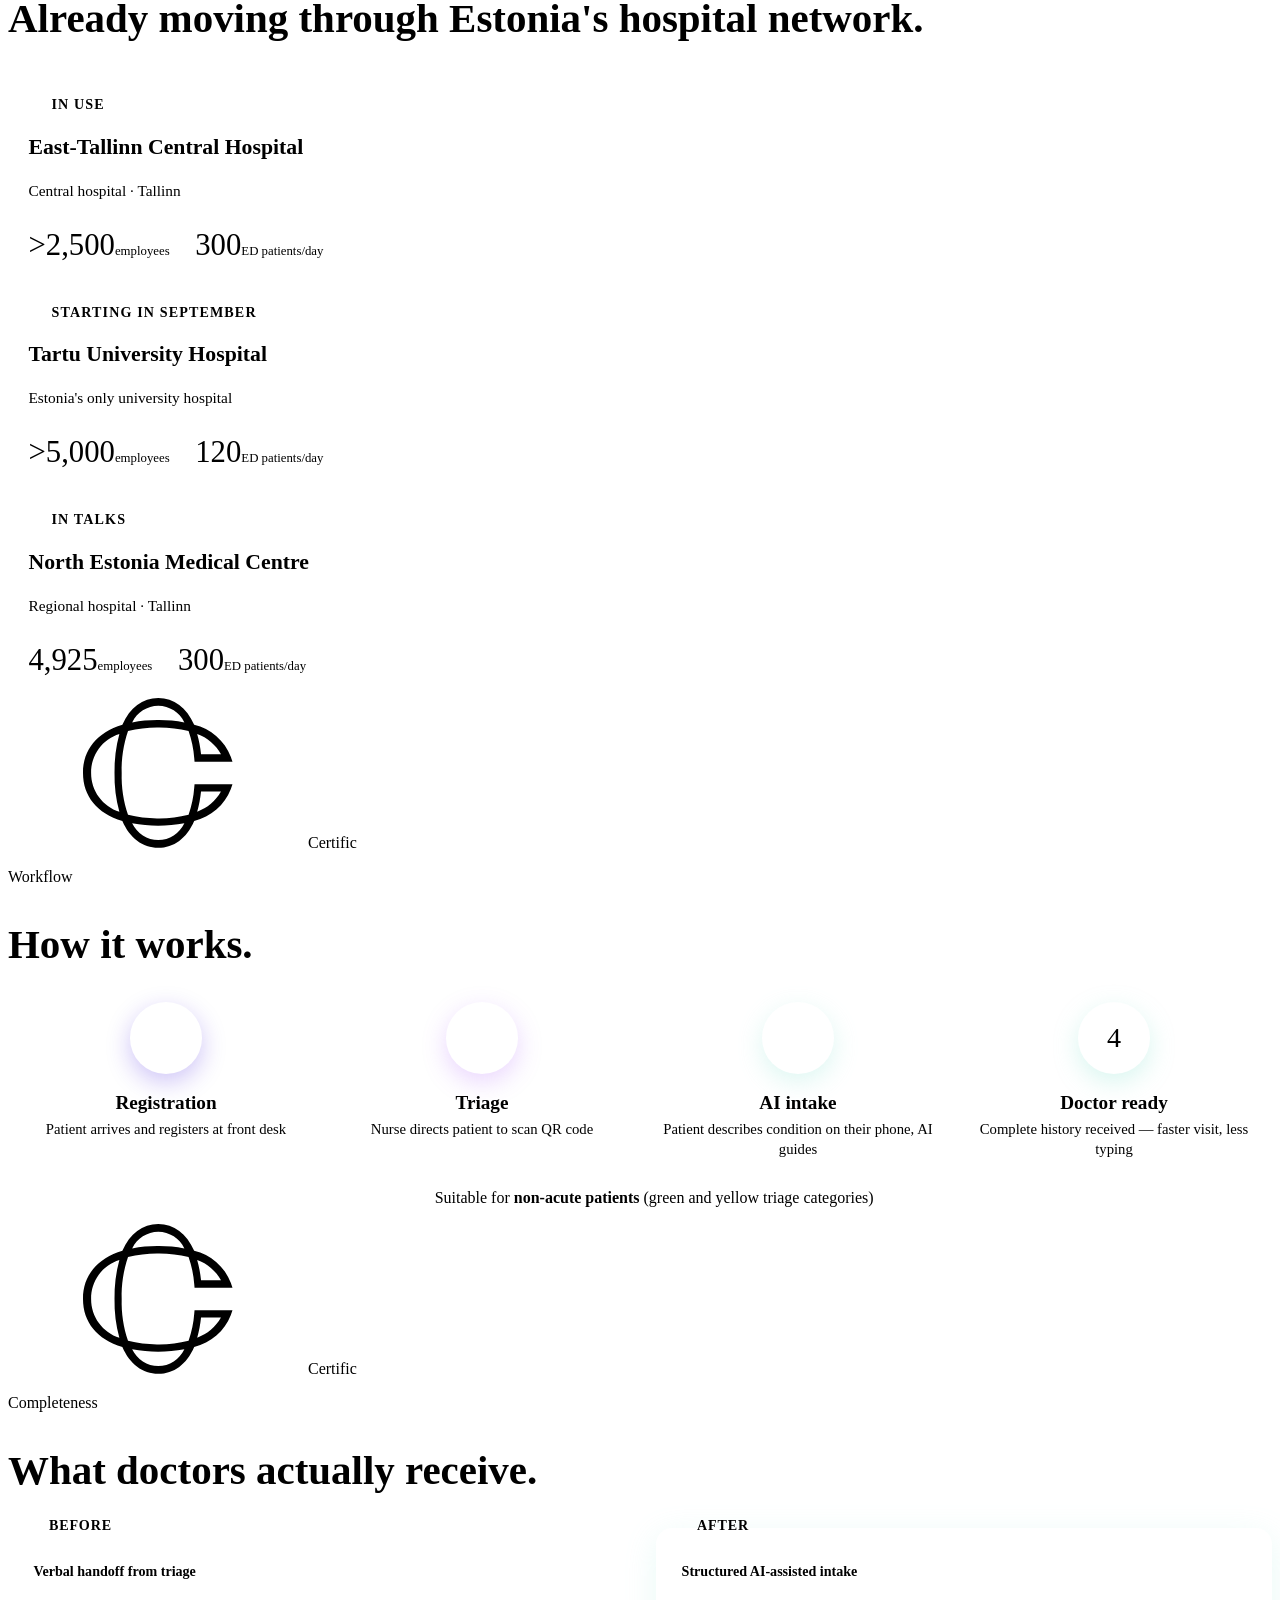
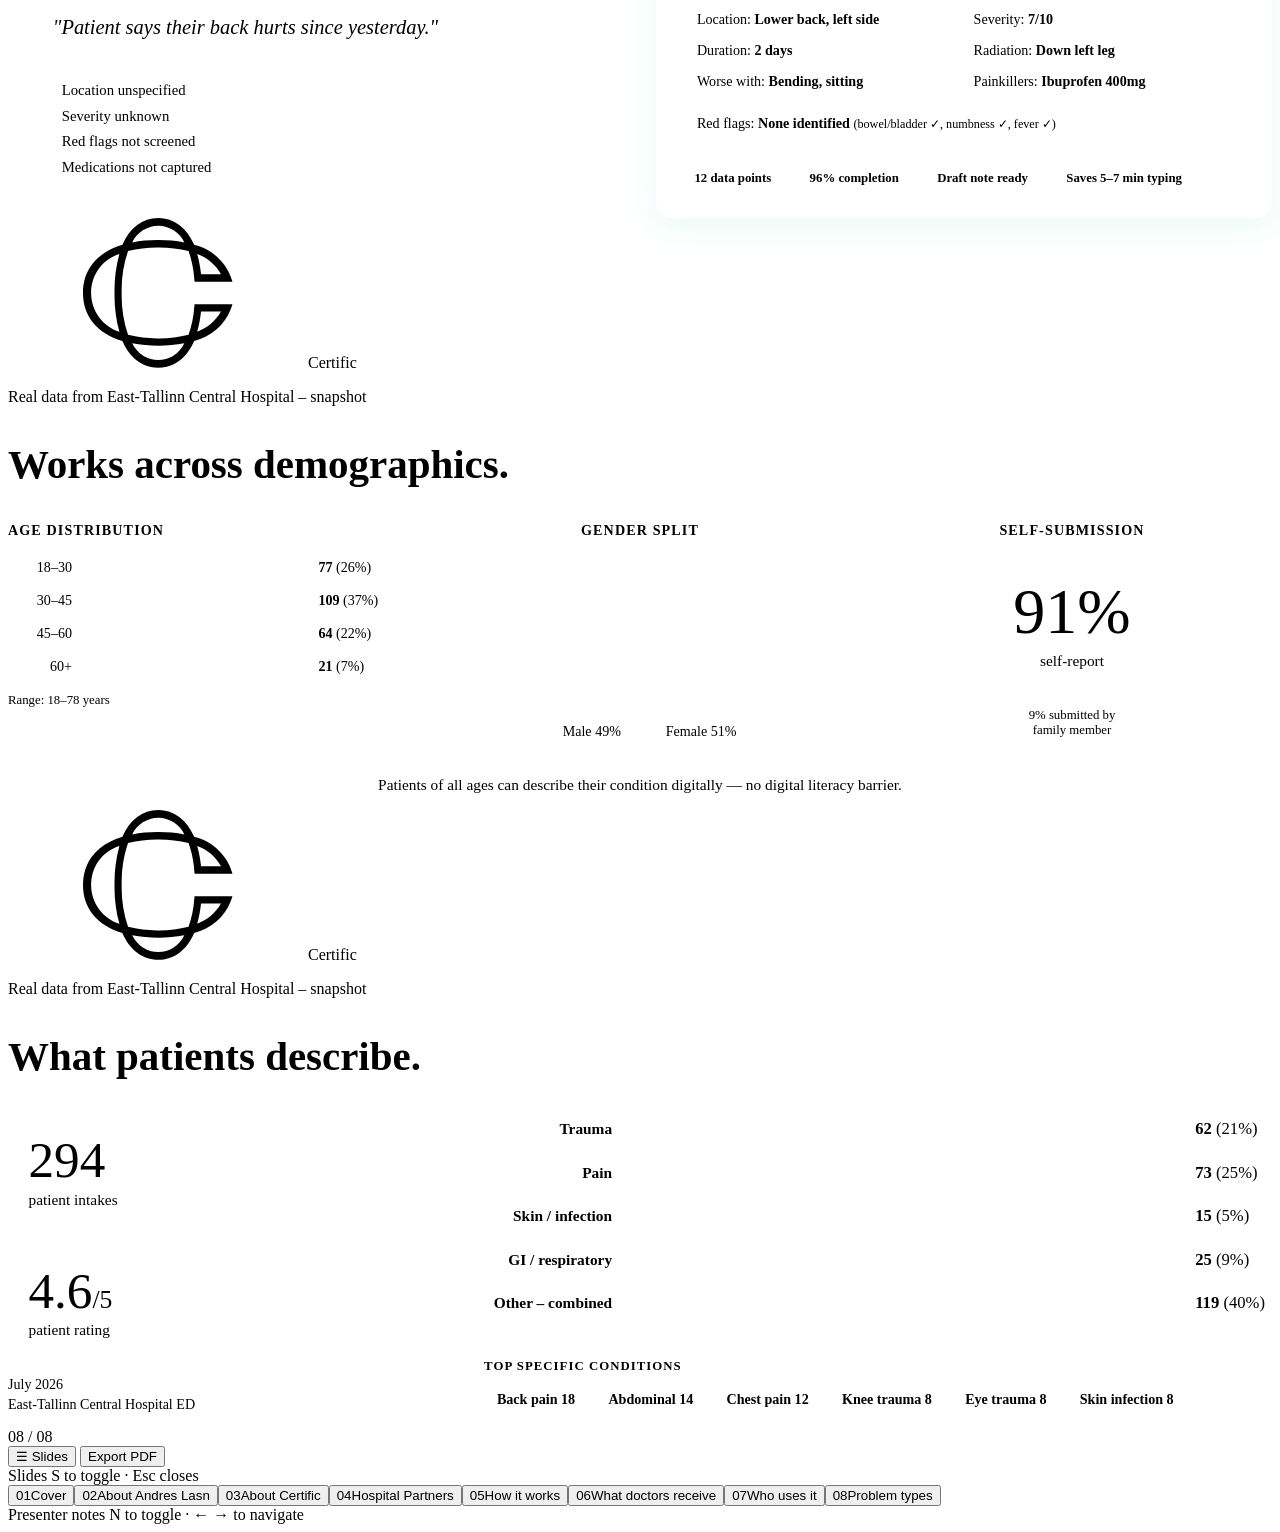
==== commit a70d3e5b: "Fix all asset paths for GitHub Pages base URL" ====
--- a/ed-germany/index.html
+++ b/ed-germany/index.html
@@ -1,4 +1,4 @@
-<!DOCTYPE html><html lang="en"> <head><meta charset="utf-8"><meta name="viewport" content="width=device-width, initial-scale=1"><title>Certific — Emergency Department Solutions</title><meta name="description" content="Patient intake and communication platform for emergency departments"><meta name="robots" content="noindex, nofollow, noarchive, nosnippet, noimageindex"><link rel="icon" href="/favicon.ico" sizes="32x32"><link rel="preload" href="/fonts/Inter-latin.woff2" as="font" type="font/woff2" crossorigin><link rel="preload" href="/fonts/Public-Sans.woff2" as="font" type="font/woff2" crossorigin><link rel="preload" href="/fonts/InstrumentSerif-Italic.woff2" as="font" type="font/woff2" crossorigin><link rel="stylesheet" href="/_astro/index.Ck0FNlS0.css"></head> <body style="--deck-foot:''"> <svg width="0" height="0" style="position:absolute" aria-hidden="true">
+<!DOCTYPE html><html lang="en"> <head><meta charset="utf-8"><meta name="viewport" content="width=device-width, initial-scale=1"><title>Certific — Emergency Department Solutions</title><meta name="description" content="Patient intake and communication platform for emergency departments"><meta name="robots" content="noindex, nofollow, noarchive, nosnippet, noimageindex"><link rel="icon" href="/certific-germany/favicon.ico" sizes="32x32"><link rel="preload" href="/certific-germany/fonts/Inter-latin.woff2" as="font" type="font/woff2" crossorigin><link rel="preload" href="/certific-germany/fonts/Public-Sans.woff2" as="font" type="font/woff2" crossorigin><link rel="preload" href="/certific-germany/fonts/InstrumentSerif-Italic.woff2" as="font" type="font/woff2" crossorigin><link rel="stylesheet" href="/certific-germany/_astro/index.Ck0FNlS0.css"></head> <body style="--deck-foot:''"> <svg width="0" height="0" style="position:absolute" aria-hidden="true">
   <symbol id="ic-hospital" viewBox="0 0 24 24" fill="none" stroke="currentColor" stroke-width="1.7" stroke-linecap="round" stroke-linejoin="round"><path d="M4 21V7l8-4 8 4v14"/><path d="M9 21v-5h6v5"/><path d="M12 8v4M10 10h4"/></symbol>
   <symbol id="ic-flag" viewBox="0 0 24 24" fill="none" stroke="currentColor" stroke-width="1.7" stroke-linecap="round" stroke-linejoin="round"><path d="M4 22V4"/><path d="M4 4h13l-2 4 2 4H4"/></symbol>
   <symbol id="ic-gov" viewBox="0 0 24 24" fill="none" stroke="currentColor" stroke-width="1.7" stroke-linecap="round" stroke-linejoin="round"><path d="M3 21h18"/><path d="M5 21V10M9 21V10M15 21V10M19 21V10"/><path d="M12 3 3 8h18z"/></symbol>
@@ -21,7 +21,7 @@
   <symbol id="ic-web" viewBox="0 0 24 24" fill="none" stroke="currentColor" stroke-width="1.7" stroke-linecap="round" stroke-linejoin="round"><rect x="3" y="4" width="18" height="16" rx="2"/><path d="M3 9h18M7 6.5h.01M10 6.5h.01"/></symbol>
   <symbol id="ic-hand" viewBox="0 0 24 24" fill="none" stroke="currentColor" stroke-width="1.7" stroke-linecap="round" stroke-linejoin="round"><path d="M18 11V6a2 2 0 0 0-4 0M14 10V4a2 2 0 0 0-4 0v6M10 10.5V6a2 2 0 0 0-4 0v8a7 7 0 0 0 7 7h1a6 6 0 0 0 6-6v-3a2 2 0 0 0-4 0"/></symbol>
   <symbol id="ic-mark" viewBox="0 0 316 316"><path fill="currentColor" d="M234.346 188.725C232.956 208.252 228.947 227.503 222.427 245.958C201.503 251.282 179.978 253.863 158.392 253.636C136.974 253.857 115.616 251.323 94.8413 246.097C85.2137 217.676 80.6937 187.77 81.4911 157.768C80.6877 127.737 85.2194 97.8033 94.8747 69.3628C115.644 64.1793 136.988 61.671 158.391 61.8986C179.961 61.6705 201.47 64.2213 222.39 69.4882C228.928 87.9707 232.952 107.251 234.353 126.81L234.982 134.04H314.906L311.324 123.582C304.864 106.961 294.469 92.1624 281.033 80.4616C267.598 68.7608 251.524 60.5082 234.199 56.4146C218.293 20.0927 191.644 0 158.616 0C125.478 0 98.7823 20.0859 82.9443 56.3786C29.5248 72.8526 0 108.645 0 157.768C0 206.745 29.5152 242.509 82.9169 259.08C98.7485 295.425 125.443 315.536 158.616 315.536C191.678 315.536 218.346 295.412 234.236 259.024C251.517 254.896 267.545 246.642 280.954 234.967C294.363 223.291 304.756 208.539 311.247 191.97L314.868 181.496H234.974L234.346 188.725ZM290.681 118.325H248.681C247.218 103.934 244.496 89.7001 240.547 75.7866C261.854 83.4052 279.671 98.5234 290.681 118.326V118.325ZM158.606 16.1927C170.134 16.371 181.383 19.7675 191.09 26.0003C200.797 32.2331 208.576 41.0552 213.554 51.4749C195.377 47.9545 176.897 46.2463 158.384 46.3752C139.997 46.2536 121.642 47.9359 103.582 51.3979C108.58 40.9832 116.376 32.1713 126.096 25.9522C135.816 19.7331 147.075 16.3533 158.606 16.1927ZM17.0908 157.768C16.7991 139.462 22.4438 121.556 33.177 106.74C43.9101 91.9233 59.1519 80.997 76.6123 75.6025C69.3331 102.367 65.8927 130.033 66.3947 157.768C65.8957 185.45 69.3204 213.062 76.5662 239.78C59.2361 234.226 44.1253 223.279 33.4294 208.53C22.7336 193.781 17.0101 175.999 17.0908 157.768ZM158.606 299.343C147.063 299.184 135.793 295.798 126.066 289.568C116.339 283.337 108.541 274.508 103.552 264.077C139.919 270.861 177.226 270.835 213.584 264C208.612 274.434 200.831 283.271 191.118 289.516C181.405 295.76 170.145 299.163 158.606 299.343ZM248.673 197.21H290.573C279.556 216.92 261.808 231.981 240.593 239.626C244.52 225.752 247.224 211.558 248.673 197.21Z"/></symbol>
-</svg>  <div id="progress"></div> <main class="deck" id="deck">   <section class="slide" aria-label="Cover"> <div class="stage dark"> <div class="stage-body">  <div class="stage-main"> <div class="stage-body"> <div class="stage-head"> <div class="cover-mark" style="color:#fff;"><svg style="color:#fff;"><use href="#ic-mark"></use></svg><span>Certific</span></div> </div> <div class="stage-main"> <h1 class="h-cover" style="font-size:6.5cqw; max-width:85%;">AI-assisted patient intake for <span class="ser" style="color:var(--turq-100);">emergency departments.</span></h1> <p class="lead" style="max-width:65%; margin-top:2cqw; color:rgba(255,255,255,0.8);">Doctors get more complete patient histories. Less burden on documentation.</p> </div> <div class="stage-foot"><span class="ft"></span><span class="page-no"></span></div> </div> </div>  </div> </div>  </section>  <section class="slide bg-lake" aria-label="About Andres Lasn"> <div class="stage"> <div class="stage-body"> <div class="stage-head"> <div class="brandmark"><svg><use href="#ic-mark"></use></svg><span>Certific</span></div>  </div> <div class="stage-main"> <div style="display:grid; grid-template-columns:1fr 1.4fr; gap:4cqw; align-items:center;"> <div style="display:flex; flex-direction:column; align-items:center;"> <img src="/images/andres-lasn.avif" alt="Andres Lasn" style="width:18cqw; height:18cqw; border-radius:50%; object-fit:cover; object-position:center top; box-shadow:0 12px 40px rgba(61,21,224,0.12); border:4px solid white;"> <p style="margin:1.5cqw 0 0; font-family:var(--font-display); font-weight:500; font-size:2.2cqw; color:var(--black-100);">Andres Lasn</p> <p style="margin:0.3cqw 0 0; font-size:1.4cqw; color:var(--primary); font-weight:600;">CEO & Co-founder</p> </div> <div> <p class="kick" style="margin-bottom:1.2cqw;">Background</p> <ul class="bullets" style="gap:1.8cqw;"> <li><span><strong>Estonian Society of Family Doctors</strong> — Board member 2017–2023, led national digital health initiatives</span></li> <li><span><strong>Certific</strong> — Co-founded in 2022, grew to ~50% Estonia primary care market share</span></li> <li><span><strong>TalTech & University of Tartu</strong> — Lecturer 2018–2021 on digital health and primary care</span></li> </ul> </div> </div> </div> <div class="stage-foot"><span class="ft"></span><span class="page-no"></span></div> </div> </div>  </section>  <section class="slide" aria-label="About Certific"> <div class="stage"> <div class="stage-body"> <div class="stage-head"> <div class="brandmark"><svg><use href="#ic-mark"></use></svg><span>Certific</span></div>  </div> <div class="stage-main"> <p class="kick">About us</p> <p class="lead" style="max-width:75%; margin-top:0;">Secure communication and structured workflows for primary care clinics. AI-assisted patient intake for emergency departments.</p> <div class="stats" style="margin-top:2.5cqw;"> <div class="s"><span class="n">230+</span><span class="l">Clinics across Europe</span></div> <div class="s"><span class="n">1.7M</span><span class="l">Patient interactions</span></div> <div class="s"><span class="n">55K</span><span class="l">weekly primary care patient users</span></div> <div class="s"><span class="n">3</span><span class="l">Countries</span></div> </div> <div style="display:flex; gap:1.5cqw; margin-top:2cqw;"> <div class="callout turq" style="display:inline-flex; align-items:center; gap:1.2cqw;"> <svg style="width:2cqw; height:2cqw; flex-shrink:0;"><use href="#ic-shield"></use></svg> <span><strong>ISO 27001</strong> certified · GDPR compliant</span> </div> <div class="callout lav" style="display:inline-flex; align-items:center; gap:1.2cqw;"> <svg style="width:2cqw; height:2cqw; flex-shrink:0;"><use href="#ic-users"></use></svg> <span>Team with <strong>clinical</strong>, <strong>cybersecurity</strong> & <strong>legal</strong> expertise</span> </div> </div> </div> <div class="stage-foot"><span class="ft"></span><span class="page-no"></span></div> </div> </div>  </section>  <section class="slide bg-gray" aria-label="Hospital Partners"> <div class="stage dense"> <div class="stage-body"> <div class="stage-head"> <div class="brandmark"><svg><use href="#ic-mark"></use></svg><span>Certific</span></div>  </div> <div class="stage-main"> <p class="kick">Trust signal</p> <h2 class="title" style="font-size:3.2cqw;">Already moving through Estonia's <span class="ser">hospital network.</span></h2> <div class="grid g3" style="gap:1.8cqw;"> <div class="gcard" style="padding:1.6cqw;"> <div style="display:flex; align-items:center; gap:0.8cqw; margin-bottom:1cqw;"> <span class="dot ok" style="width:1cqw; height:1cqw;"></span> <span style="font-size:1.1cqw; font-weight:700; text-transform:uppercase; letter-spacing:0.08em; color:var(--success);">In use</span> </div> <h3 style="font-size:1.7cqw;">East-Tallinn Central Hospital</h3> <p style="font-size:1.2cqw; margin-bottom:1.2cqw;">Central hospital · Tallinn</p> <div style="display:flex; gap:2cqw; border-top:1px solid var(--gray-60); padding-top:1cqw;"> <div class="stat"><span class="n" style="font-size:2.4cqw;">&gt;2,500</span><span class="l" style="font-size:1cqw;">employees</span></div> <div class="stat"><span class="n" style="font-size:2.4cqw;">300</span><span class="l" style="font-size:1cqw;">ED patients/day</span></div> </div> </div> <div class="gcard" style="padding:1.6cqw;"> <div style="display:flex; align-items:center; gap:0.8cqw; margin-bottom:1cqw;"> <span class="dot wip" style="width:1cqw; height:1cqw;"></span> <span style="font-size:1.1cqw; font-weight:700; text-transform:uppercase; letter-spacing:0.08em; color:var(--violet-100);">Starting in September</span> </div> <h3 style="font-size:1.7cqw;">Tartu University Hospital</h3> <p style="font-size:1.2cqw; margin-bottom:1.2cqw;">Estonia's only university hospital</p> <div style="display:flex; gap:2cqw; border-top:1px solid var(--gray-60); padding-top:1cqw;"> <div class="stat"><span class="n" style="font-size:2.4cqw;">&gt;5,000</span><span class="l" style="font-size:1cqw;">employees</span></div> <div class="stat"><span class="n" style="font-size:2.4cqw;">120</span><span class="l" style="font-size:1cqw;">ED patients/day</span></div> </div> </div> <div class="gcard" style="padding:1.6cqw;"> <div style="display:flex; align-items:center; gap:0.8cqw; margin-bottom:1cqw;"> <span class="dot open" style="width:1cqw; height:1cqw;"></span> <span style="font-size:1.1cqw; font-weight:700; text-transform:uppercase; letter-spacing:0.08em; color:var(--black-60);">In talks</span> </div> <h3 style="font-size:1.7cqw;">North Estonia Medical Centre</h3> <p style="font-size:1.2cqw; margin-bottom:1.2cqw;">Regional hospital · Tallinn</p> <div style="display:flex; gap:2cqw; border-top:1px solid var(--gray-60); padding-top:1cqw;"> <div class="stat"><span class="n" style="font-size:2.4cqw;">4,925</span><span class="l" style="font-size:1cqw;">employees</span></div> <div class="stat"><span class="n" style="font-size:2.4cqw;">300</span><span class="l" style="font-size:1cqw;">ED patients/day</span></div> </div> </div> </div> </div> <div class="stage-foot"><span class="ft"></span><span class="page-no"></span></div> </div> </div>  </section>  <section class="slide bg-lake" aria-label="How it works"> <div class="stage dense"> <div class="stage-body"> <div class="stage-head"> <div class="brandmark"><svg><use href="#ic-mark"></use></svg><span>Certific</span></div>  </div> <div class="stage-main"> <p class="kick">Workflow</p> <h2 class="title" style="font-size:3.2cqw;">How it <span class="ser">works.</span></h2>  <div style="display:flex; align-items:flex-start; gap:0; margin-top:2.5cqw; position:relative;"> <!-- Connecting line --> <div style="position:absolute; top:2.8cqw; left:4cqw; right:4cqw; height:3px; background:linear-gradient(90deg, var(--primary), var(--violet-100), var(--turq-100)); border-radius:2px; z-index:0;"></div> <!-- Step 1 --> <div style="flex:1; display:flex; flex-direction:column; align-items:center; text-align:center; position:relative; z-index:1;"> <div style="width:5.6cqw; height:5.6cqw; border-radius:50%; background:var(--primary); color:#fff; display:flex; align-items:center; justify-content:center; font-family:var(--font-display); font-weight:500; font-size:2.2cqw; box-shadow:0 8px 24px rgba(61,21,224,0.25);">1</div> <div style="margin-top:1.4cqw; padding:0 0.8cqw;"> <h3 style="font-family:var(--font-body); font-weight:700; font-size:1.5cqw; color:var(--black-100); margin:0;">Registration</h3> <p style="font-size:1.15cqw; color:var(--black-60); margin:0.5cqw 0 0; line-height:1.35;">Patient arrives and registers at front desk</p> </div> </div> <!-- Step 2 --> <div style="flex:1; display:flex; flex-direction:column; align-items:center; text-align:center; position:relative; z-index:1;"> <div style="width:5.6cqw; height:5.6cqw; border-radius:50%; background:var(--violet-100); color:#fff; display:flex; align-items:center; justify-content:center; font-family:var(--font-display); font-weight:500; font-size:2.2cqw; box-shadow:0 8px 24px rgba(171,92,250,0.25);">2</div> <div style="margin-top:1.4cqw; padding:0 0.8cqw;"> <h3 style="font-family:var(--font-body); font-weight:700; font-size:1.5cqw; color:var(--black-100); margin:0;">Triage</h3> <p style="font-size:1.15cqw; color:var(--black-60); margin:0.5cqw 0 0; line-height:1.35;">Nurse directs patient to scan QR code</p> </div> </div> <!-- Step 3 --> <div style="flex:1; display:flex; flex-direction:column; align-items:center; text-align:center; position:relative; z-index:1;"> <div style="width:5.6cqw; height:5.6cqw; border-radius:50%; background:linear-gradient(135deg, var(--violet-100), var(--turq-100)); color:#fff; display:flex; align-items:center; justify-content:center; font-family:var(--font-display); font-weight:500; font-size:2.2cqw; box-shadow:0 8px 24px rgba(145,230,213,0.3);">3</div> <div style="margin-top:1.4cqw; padding:0 0.8cqw;"> <h3 style="font-family:var(--font-body); font-weight:700; font-size:1.5cqw; color:var(--black-100); margin:0;">AI intake</h3> <p style="font-size:1.15cqw; color:var(--black-60); margin:0.5cqw 0 0; line-height:1.35;">Patient describes condition on their phone, AI guides</p> </div> </div> <!-- Step 4 --> <div style="flex:1; display:flex; flex-direction:column; align-items:center; text-align:center; position:relative; z-index:1;"> <div style="width:5.6cqw; height:5.6cqw; border-radius:50%; background:var(--turq-100); color:var(--black-100); display:flex; align-items:center; justify-content:center; font-family:var(--font-display); font-weight:500; font-size:2.2cqw; box-shadow:0 8px 24px rgba(145,230,213,0.35);">4</div> <div style="margin-top:1.4cqw; padding:0 0.8cqw;"> <h3 style="font-family:var(--font-body); font-weight:700; font-size:1.5cqw; color:var(--black-100); margin:0;">Doctor ready</h3> <p style="font-size:1.15cqw; color:var(--black-60); margin:0.5cqw 0 0; line-height:1.35;">Complete history received — faster visit, less typing</p> </div> </div> </div> <p style="margin-top:2.2cqw; font-size:1.25cqw; color:var(--black-40); text-align:center;"> <svg style="width:1.4cqw; height:1.4cqw; vertical-align:-0.2cqw; margin-right:0.5cqw;"><use href="#ic-info"></use></svg>
+</svg>  <div id="progress"></div> <main class="deck" id="deck">   <section class="slide" aria-label="Cover"> <div class="stage dark"> <div class="stage-body">  <div class="stage-main"> <div class="stage-body"> <div class="stage-head"> <div class="cover-mark" style="color:#fff;"><svg style="color:#fff;"><use href="#ic-mark"></use></svg><span>Certific</span></div> </div> <div class="stage-main"> <h1 class="h-cover" style="font-size:6.5cqw; max-width:85%;">AI-assisted patient intake for <span class="ser" style="color:var(--turq-100);">emergency departments.</span></h1> <p class="lead" style="max-width:65%; margin-top:2cqw; color:rgba(255,255,255,0.8);">Doctors get more complete patient histories. Less burden on documentation.</p> </div> <div class="stage-foot"><span class="ft"></span><span class="page-no"></span></div> </div> </div>  </div> </div>  </section>  <section class="slide bg-lake" aria-label="About Andres Lasn"> <div class="stage"> <div class="stage-body"> <div class="stage-head"> <div class="brandmark"><svg><use href="#ic-mark"></use></svg><span>Certific</span></div>  </div> <div class="stage-main"> <div style="display:grid; grid-template-columns:1fr 1.4fr; gap:4cqw; align-items:center;"> <div style="display:flex; flex-direction:column; align-items:center;"> <img src="/certific-germany/images/andres-lasn.avif" alt="Andres Lasn" style="width:18cqw; height:18cqw; border-radius:50%; object-fit:cover; object-position:center top; box-shadow:0 12px 40px rgba(61,21,224,0.12); border:4px solid white;"> <p style="margin:1.5cqw 0 0; font-family:var(--font-display); font-weight:500; font-size:2.2cqw; color:var(--black-100);">Andres Lasn</p> <p style="margin:0.3cqw 0 0; font-size:1.4cqw; color:var(--primary); font-weight:600;">CEO & Co-founder</p> </div> <div> <p class="kick" style="margin-bottom:1.2cqw;">Background</p> <ul class="bullets" style="gap:1.8cqw;"> <li><span><strong>Estonian Society of Family Doctors</strong> — Board member 2017–2023, led national digital health initiatives</span></li> <li><span><strong>Certific</strong> — Co-founded in 2022, grew to ~50% Estonia primary care market share</span></li> <li><span><strong>TalTech & University of Tartu</strong> — Lecturer 2018–2021 on digital health and primary care</span></li> </ul> </div> </div> </div> <div class="stage-foot"><span class="ft"></span><span class="page-no"></span></div> </div> </div>  </section>  <section class="slide" aria-label="About Certific"> <div class="stage"> <div class="stage-body"> <div class="stage-head"> <div class="brandmark"><svg><use href="#ic-mark"></use></svg><span>Certific</span></div>  </div> <div class="stage-main"> <p class="kick">About us</p> <p class="lead" style="max-width:75%; margin-top:0;">Secure communication and structured workflows for primary care clinics. AI-assisted patient intake for emergency departments.</p> <div class="stats" style="margin-top:2.5cqw;"> <div class="s"><span class="n">230+</span><span class="l">Clinics across Europe</span></div> <div class="s"><span class="n">1.7M</span><span class="l">Patient interactions</span></div> <div class="s"><span class="n">55K</span><span class="l">weekly primary care patient users</span></div> <div class="s"><span class="n">3</span><span class="l">Countries</span></div> </div> <div style="display:flex; gap:1.5cqw; margin-top:2cqw;"> <div class="callout turq" style="display:inline-flex; align-items:center; gap:1.2cqw;"> <svg style="width:2cqw; height:2cqw; flex-shrink:0;"><use href="#ic-shield"></use></svg> <span><strong>ISO 27001</strong> certified · GDPR compliant</span> </div> <div class="callout lav" style="display:inline-flex; align-items:center; gap:1.2cqw;"> <svg style="width:2cqw; height:2cqw; flex-shrink:0;"><use href="#ic-users"></use></svg> <span>Team with <strong>clinical</strong>, <strong>cybersecurity</strong> & <strong>legal</strong> expertise</span> </div> </div> </div> <div class="stage-foot"><span class="ft"></span><span class="page-no"></span></div> </div> </div>  </section>  <section class="slide bg-gray" aria-label="Hospital Partners"> <div class="stage dense"> <div class="stage-body"> <div class="stage-head"> <div class="brandmark"><svg><use href="#ic-mark"></use></svg><span>Certific</span></div>  </div> <div class="stage-main"> <p class="kick">Trust signal</p> <h2 class="title" style="font-size:3.2cqw;">Already moving through Estonia's <span class="ser">hospital network.</span></h2> <div class="grid g3" style="gap:1.8cqw;"> <div class="gcard" style="padding:1.6cqw;"> <div style="display:flex; align-items:center; gap:0.8cqw; margin-bottom:1cqw;"> <span class="dot ok" style="width:1cqw; height:1cqw;"></span> <span style="font-size:1.1cqw; font-weight:700; text-transform:uppercase; letter-spacing:0.08em; color:var(--success);">In use</span> </div> <h3 style="font-size:1.7cqw;">East-Tallinn Central Hospital</h3> <p style="font-size:1.2cqw; margin-bottom:1.2cqw;">Central hospital · Tallinn</p> <div style="display:flex; gap:2cqw; border-top:1px solid var(--gray-60); padding-top:1cqw;"> <div class="stat"><span class="n" style="font-size:2.4cqw;">&gt;2,500</span><span class="l" style="font-size:1cqw;">employees</span></div> <div class="stat"><span class="n" style="font-size:2.4cqw;">300</span><span class="l" style="font-size:1cqw;">ED patients/day</span></div> </div> </div> <div class="gcard" style="padding:1.6cqw;"> <div style="display:flex; align-items:center; gap:0.8cqw; margin-bottom:1cqw;"> <span class="dot wip" style="width:1cqw; height:1cqw;"></span> <span style="font-size:1.1cqw; font-weight:700; text-transform:uppercase; letter-spacing:0.08em; color:var(--violet-100);">Starting in September</span> </div> <h3 style="font-size:1.7cqw;">Tartu University Hospital</h3> <p style="font-size:1.2cqw; margin-bottom:1.2cqw;">Estonia's only university hospital</p> <div style="display:flex; gap:2cqw; border-top:1px solid var(--gray-60); padding-top:1cqw;"> <div class="stat"><span class="n" style="font-size:2.4cqw;">&gt;5,000</span><span class="l" style="font-size:1cqw;">employees</span></div> <div class="stat"><span class="n" style="font-size:2.4cqw;">120</span><span class="l" style="font-size:1cqw;">ED patients/day</span></div> </div> </div> <div class="gcard" style="padding:1.6cqw;"> <div style="display:flex; align-items:center; gap:0.8cqw; margin-bottom:1cqw;"> <span class="dot open" style="width:1cqw; height:1cqw;"></span> <span style="font-size:1.1cqw; font-weight:700; text-transform:uppercase; letter-spacing:0.08em; color:var(--black-60);">In talks</span> </div> <h3 style="font-size:1.7cqw;">North Estonia Medical Centre</h3> <p style="font-size:1.2cqw; margin-bottom:1.2cqw;">Regional hospital · Tallinn</p> <div style="display:flex; gap:2cqw; border-top:1px solid var(--gray-60); padding-top:1cqw;"> <div class="stat"><span class="n" style="font-size:2.4cqw;">4,925</span><span class="l" style="font-size:1cqw;">employees</span></div> <div class="stat"><span class="n" style="font-size:2.4cqw;">300</span><span class="l" style="font-size:1cqw;">ED patients/day</span></div> </div> </div> </div> </div> <div class="stage-foot"><span class="ft"></span><span class="page-no"></span></div> </div> </div>  </section>  <section class="slide bg-lake" aria-label="How it works"> <div class="stage dense"> <div class="stage-body"> <div class="stage-head"> <div class="brandmark"><svg><use href="#ic-mark"></use></svg><span>Certific</span></div>  </div> <div class="stage-main"> <p class="kick">Workflow</p> <h2 class="title" style="font-size:3.2cqw;">How it <span class="ser">works.</span></h2>  <div style="display:flex; align-items:flex-start; gap:0; margin-top:2.5cqw; position:relative;"> <!-- Connecting line --> <div style="position:absolute; top:2.8cqw; left:4cqw; right:4cqw; height:3px; background:linear-gradient(90deg, var(--primary), var(--violet-100), var(--turq-100)); border-radius:2px; z-index:0;"></div> <!-- Step 1 --> <div style="flex:1; display:flex; flex-direction:column; align-items:center; text-align:center; position:relative; z-index:1;"> <div style="width:5.6cqw; height:5.6cqw; border-radius:50%; background:var(--primary); color:#fff; display:flex; align-items:center; justify-content:center; font-family:var(--font-display); font-weight:500; font-size:2.2cqw; box-shadow:0 8px 24px rgba(61,21,224,0.25);">1</div> <div style="margin-top:1.4cqw; padding:0 0.8cqw;"> <h3 style="font-family:var(--font-body); font-weight:700; font-size:1.5cqw; color:var(--black-100); margin:0;">Registration</h3> <p style="font-size:1.15cqw; color:var(--black-60); margin:0.5cqw 0 0; line-height:1.35;">Patient arrives and registers at front desk</p> </div> </div> <!-- Step 2 --> <div style="flex:1; display:flex; flex-direction:column; align-items:center; text-align:center; position:relative; z-index:1;"> <div style="width:5.6cqw; height:5.6cqw; border-radius:50%; background:var(--violet-100); color:#fff; display:flex; align-items:center; justify-content:center; font-family:var(--font-display); font-weight:500; font-size:2.2cqw; box-shadow:0 8px 24px rgba(171,92,250,0.25);">2</div> <div style="margin-top:1.4cqw; padding:0 0.8cqw;"> <h3 style="font-family:var(--font-body); font-weight:700; font-size:1.5cqw; color:var(--black-100); margin:0;">Triage</h3> <p style="font-size:1.15cqw; color:var(--black-60); margin:0.5cqw 0 0; line-height:1.35;">Nurse directs patient to scan QR code</p> </div> </div> <!-- Step 3 --> <div style="flex:1; display:flex; flex-direction:column; align-items:center; text-align:center; position:relative; z-index:1;"> <div style="width:5.6cqw; height:5.6cqw; border-radius:50%; background:linear-gradient(135deg, var(--violet-100), var(--turq-100)); color:#fff; display:flex; align-items:center; justify-content:center; font-family:var(--font-display); font-weight:500; font-size:2.2cqw; box-shadow:0 8px 24px rgba(145,230,213,0.3);">3</div> <div style="margin-top:1.4cqw; padding:0 0.8cqw;"> <h3 style="font-family:var(--font-body); font-weight:700; font-size:1.5cqw; color:var(--black-100); margin:0;">AI intake</h3> <p style="font-size:1.15cqw; color:var(--black-60); margin:0.5cqw 0 0; line-height:1.35;">Patient describes condition on their phone, AI guides</p> </div> </div> <!-- Step 4 --> <div style="flex:1; display:flex; flex-direction:column; align-items:center; text-align:center; position:relative; z-index:1;"> <div style="width:5.6cqw; height:5.6cqw; border-radius:50%; background:var(--turq-100); color:var(--black-100); display:flex; align-items:center; justify-content:center; font-family:var(--font-display); font-weight:500; font-size:2.2cqw; box-shadow:0 8px 24px rgba(145,230,213,0.35);">4</div> <div style="margin-top:1.4cqw; padding:0 0.8cqw;"> <h3 style="font-family:var(--font-body); font-weight:700; font-size:1.5cqw; color:var(--black-100); margin:0;">Doctor ready</h3> <p style="font-size:1.15cqw; color:var(--black-60); margin:0.5cqw 0 0; line-height:1.35;">Complete history received — faster visit, less typing</p> </div> </div> </div> <p style="margin-top:2.2cqw; font-size:1.25cqw; color:var(--black-40); text-align:center;"> <svg style="width:1.4cqw; height:1.4cqw; vertical-align:-0.2cqw; margin-right:0.5cqw;"><use href="#ic-info"></use></svg>
 Suitable for <strong style="color:var(--black-60);">non-acute patients</strong> (green and yellow triage categories)
 </p> </div> <div class="stage-foot"><span class="ft"></span><span class="page-no"></span></div> </div> </div>  </section>  <section class="slide bg-lake" aria-label="What doctors receive"> <div class="stage dense"> <div class="stage-body"> <div class="stage-head"> <div class="brandmark"><svg><use href="#ic-mark"></use></svg><span>Certific</span></div>  </div> <div class="stage-main"> <p class="kick">Completeness</p> <h2 class="title" style="font-size:3.2cqw;">What doctors <span class="ser">actually receive.</span></h2> <div style="display:grid; grid-template-columns:1fr 1fr; gap:2.5cqw; margin-top:1.8cqw;"> <!-- BEFORE --> <div style="background:#fff; border-radius:16px; padding:2cqw; border:2px solid var(--gray-100); position:relative;"> <div style="position:absolute; top:-1.2cqw; left:2cqw; background:var(--gray-100); color:var(--black-60); padding:0.4cqw 1.2cqw; border-radius:8px; font-size:1.1cqw; font-weight:700; text-transform:uppercase; letter-spacing:0.06em;">Before</div> <p style="font-size:1.1cqw; color:var(--black-40); margin:0.8cqw 0 1cqw; font-weight:600;">Verbal handoff from triage</p> <div style="background:var(--gray-20); border-radius:12px; padding:1.5cqw; border-left:4px solid var(--gray-100);"> <p style="font-size:1.6cqw; color:var(--black-60); margin:0; line-height:1.5; font-style:italic;">"Patient says their back hurts since yesterday."</p> </div> <div style="margin-top:1.5cqw; display:flex; flex-direction:column; gap:0.6cqw;"> <div style="display:flex; align-items:center; gap:0.8cqw;"> <span style="width:1.4cqw; height:1.4cqw; border-radius:50%; background:var(--error); opacity:0.2;"></span> <span style="font-size:1.15cqw; color:var(--black-40);">Location unspecified</span> </div> <div style="display:flex; align-items:center; gap:0.8cqw;"> <span style="width:1.4cqw; height:1.4cqw; border-radius:50%; background:var(--error); opacity:0.2;"></span> <span style="font-size:1.15cqw; color:var(--black-40);">Severity unknown</span> </div> <div style="display:flex; align-items:center; gap:0.8cqw;"> <span style="width:1.4cqw; height:1.4cqw; border-radius:50%; background:var(--error); opacity:0.2;"></span> <span style="font-size:1.15cqw; color:var(--black-40);">Red flags not screened</span> </div> <div style="display:flex; align-items:center; gap:0.8cqw;"> <span style="width:1.4cqw; height:1.4cqw; border-radius:50%; background:var(--error); opacity:0.2;"></span> <span style="font-size:1.15cqw; color:var(--black-40);">Medications not captured</span> </div> </div> </div> <!-- AFTER --> <div style="background:#fff; border-radius:16px; padding:2cqw; border:2px solid var(--turq-100); position:relative; box-shadow:0 8px 32px rgba(145,230,213,0.2);"> <div style="position:absolute; top:-1.2cqw; left:2cqw; background:var(--turq-100); color:var(--black-100); padding:0.4cqw 1.2cqw; border-radius:8px; font-size:1.1cqw; font-weight:700; text-transform:uppercase; letter-spacing:0.06em;">After</div> <p style="font-size:1.1cqw; color:var(--black-40); margin:0.8cqw 0 1cqw; font-weight:600;">Structured AI-assisted intake</p> <div style="background:var(--turq-20); border-radius:12px; padding:1.2cqw; font-size:1.1cqw; line-height:1.5; color:var(--black-80);"> <div style="display:grid; grid-template-columns:1fr 1fr; gap:0.8cqw 1.5cqw;"> <div><span style="color:var(--black-40);">Location:</span> <strong>Lower back, left side</strong></div> <div><span style="color:var(--black-40);">Severity:</span> <strong>7/10</strong></div> <div><span style="color:var(--black-40);">Duration:</span> <strong>2 days</strong></div> <div><span style="color:var(--black-40);">Radiation:</span> <strong>Down left leg</strong></div> <div><span style="color:var(--black-40);">Worse with:</span> <strong>Bending, sitting</strong></div> <div><span style="color:var(--black-40);">Painkillers:</span> <strong>Ibuprofen 400mg</strong></div> </div> <div style="margin-top:0.8cqw; padding-top:0.8cqw; border-top:1px solid var(--turq-100);"> <span style="color:var(--black-40);">Red flags:</span> <strong style="color:var(--success);">None identified</strong> <span style="font-size:0.95cqw; color:var(--black-40);">(bowel/bladder ✓, numbness ✓, fever ✓)</span> </div> </div> <div style="margin-top:1.2cqw; display:flex; gap:1cqw; flex-wrap:wrap;"> <span style="background:var(--blue-10); color:var(--primary); padding:0.5cqw 1cqw; border-radius:6px; font-size:1cqw; font-weight:600;">12 data points</span> <span style="background:var(--violet-20); color:var(--violet-100); padding:0.5cqw 1cqw; border-radius:6px; font-size:1cqw; font-weight:600;">96% completion</span> <span style="background:var(--turq-20); color:var(--success); padding:0.5cqw 1cqw; border-radius:6px; font-size:1cqw; font-weight:600;">Draft note ready</span> <span style="background:var(--yellow-20); color:var(--black-80); padding:0.5cqw 1cqw; border-radius:6px; font-size:1cqw; font-weight:600;">Saves 5–7 min typing</span> </div> </div> </div> </div> <div class="stage-foot"><span class="ft"></span><span class="page-no"></span></div> </div> </div>  </section>  <section class="slide" aria-label="Who uses it"> <div class="stage dense"> <div class="stage-body"> <div class="stage-head"> <div class="brandmark"><svg><use href="#ic-mark"></use></svg><span>Certific</span></div>  </div> <div class="stage-main"> <p class="kick">Real data from East-Tallinn Central Hospital – snapshot</p> <h2 class="title" style="font-size:3.2cqw;">Works across <span class="ser">demographics.</span></h2> <div style="display:grid; grid-template-columns:1fr 1fr 1fr; gap:2.5cqw; margin-top:2cqw;"> <!-- Age distribution --> <div> <p style="font-size:1.1cqw; font-weight:700; text-transform:uppercase; letter-spacing:0.08em; color:var(--black-40); margin:0 0 1.2cqw;">Age distribution</p> <div style="display:flex; flex-direction:column; gap:0.6cqw;"> <!-- 18-30 --> <div style="display:flex; align-items:center; gap:0.8cqw;"> <span style="width:5cqw; font-size:1.1cqw; color:var(--black-60); text-align:right;">18–30</span> <div style="flex:1; height:2cqw; background:var(--lake-20); border-radius:6px; overflow:hidden;"> <div style="width:58%; height:100%; background:linear-gradient(90deg, var(--primary), var(--violet-100)); border-radius:6px;"></div> </div> <span style="width:7cqw; font-size:1.1cqw; font-weight:600; color:var(--black-80);">77 <span style="color:var(--black-40); font-weight:400;">(26%)</span></span> </div> <!-- 30-45 --> <div style="display:flex; align-items:center; gap:0.8cqw;"> <span style="width:5cqw; font-size:1.1cqw; color:var(--black-60); text-align:right;">30–45</span> <div style="flex:1; height:2cqw; background:var(--lake-20); border-radius:6px; overflow:hidden;"> <div style="width:82%; height:100%; background:linear-gradient(90deg, var(--primary), var(--violet-100)); border-radius:6px;"></div> </div> <span style="width:7cqw; font-size:1.1cqw; font-weight:600; color:var(--black-80);">109 <span style="color:var(--black-40); font-weight:400;">(37%)</span></span> </div> <!-- 45-60 --> <div style="display:flex; align-items:center; gap:0.8cqw;"> <span style="width:5cqw; font-size:1.1cqw; color:var(--black-60); text-align:right;">45–60</span> <div style="flex:1; height:2cqw; background:var(--lake-20); border-radius:6px; overflow:hidden;"> <div style="width:48%; height:100%; background:linear-gradient(90deg, var(--primary), var(--violet-100)); border-radius:6px;"></div> </div> <span style="width:7cqw; font-size:1.1cqw; font-weight:600; color:var(--black-80);">64 <span style="color:var(--black-40); font-weight:400;">(22%)</span></span> </div> <!-- 60+ --> <div style="display:flex; align-items:center; gap:0.8cqw;"> <span style="width:5cqw; font-size:1.1cqw; color:var(--black-60); text-align:right;">60+</span> <div style="flex:1; height:2cqw; background:var(--lake-20); border-radius:6px; overflow:hidden;"> <div style="width:16%; height:100%; background:linear-gradient(90deg, var(--black-40), var(--black-20)); border-radius:6px;"></div> </div> <span style="width:7cqw; font-size:1.1cqw; font-weight:600; color:var(--black-80);">21 <span style="color:var(--black-40); font-weight:400;">(7%)</span></span> </div> </div> <p style="font-size:1cqw; color:var(--black-40); margin-top:1cqw;">Range: 18–78 years</p> </div> <!-- Gender split --> <div style="display:flex; flex-direction:column; align-items:center;"> <p style="font-size:1.1cqw; font-weight:700; text-transform:uppercase; letter-spacing:0.08em; color:var(--black-40); margin:0 0 1.2cqw;">Gender split</p> <!-- Donut chart via CSS --> <div style="position:relative; width:12cqw; height:12cqw;"> <div style="position:absolute; inset:0; border-radius:50%; background:conic-gradient(var(--primary) 0% 49%, var(--violet-100) 49% 100%);"></div> <div style="position:absolute; inset:2.4cqw; border-radius:50%; background:var(--lake-20);"></div> </div> <div style="display:flex; gap:2cqw; margin-top:1.2cqw;"> <div style="display:flex; align-items:center; gap:0.5cqw;"> <span style="width:1cqw; height:1cqw; background:var(--primary); border-radius:3px;"></span> <span style="font-size:1.1cqw; color:var(--black-60);">Male 49%</span> </div> <div style="display:flex; align-items:center; gap:0.5cqw;"> <span style="width:1cqw; height:1cqw; background:var(--violet-100); border-radius:3px;"></span> <span style="font-size:1.1cqw; color:var(--black-60);">Female 51%</span> </div> </div> </div> <!-- Self-report stat --> <div style="display:flex; flex-direction:column; align-items:center; justify-content:center;"> <p style="font-size:1.1cqw; font-weight:700; text-transform:uppercase; letter-spacing:0.08em; color:var(--black-40); margin:0 0 1.2cqw;">Self-submission</p> <div style="background:var(--turq-20); border-radius:20px; padding:2cqw 3cqw; text-align:center;"> <p style="font-family:var(--font-display); font-size:5cqw; font-weight:300; color:var(--success); margin:0; line-height:1;">91%</p> <p style="font-size:1.2cqw; color:var(--black-60); margin:0.6cqw 0 0;">self-report</p> </div> <p style="font-size:1cqw; color:var(--black-40); margin-top:1cqw; text-align:center;">9% submitted by<br>family member</p> </div> </div> <p style="font-size:1.2cqw; color:var(--black-60); margin-top:2cqw; text-align:center; max-width:50cqw; margin-left:auto; margin-right:auto;">
 Patients of all ages can describe their condition digitally — no digital literacy barrier.
@@ -136,4 +136,4 @@
           }
         }
       })();
-    </script> </body> </html> <script src="/slides/ed-germany-mockups/nav-menu.js"></script>+    </script> </body> </html> <script src="/certific-germany/ed-germany-mockups/nav-menu.js"></script>
